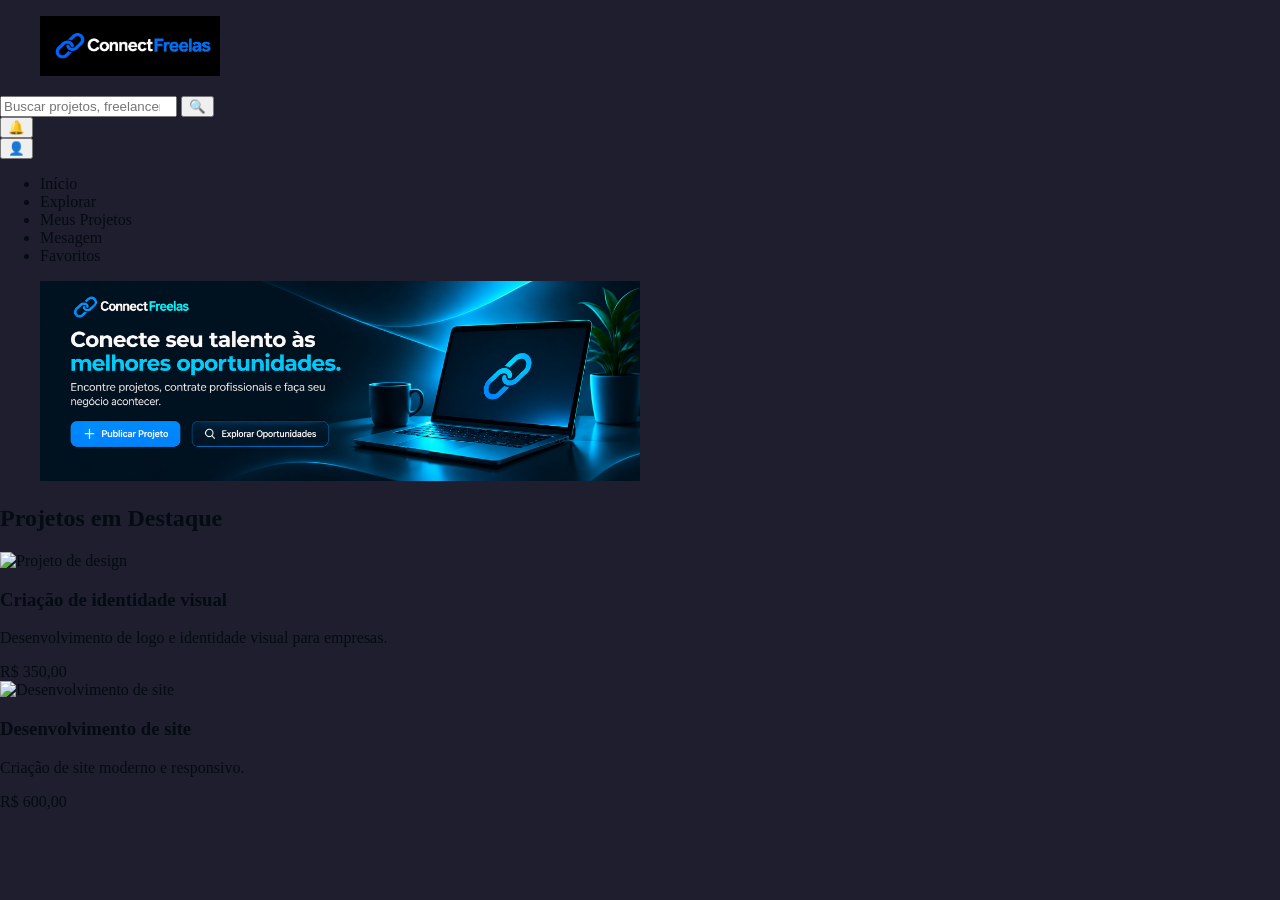
==== HTML/index.html @ 42ea5145 "feat: cria estrutura inicial do Connect Freelas em HTML" ====
<!DOCTYPE html>
<html lang="pt-BR">

<head>
    <meta charset="UTF-8">
    <meta name="viewport" content="width=device-width, initial-scale=1.0">
    <title>ConnectFreelas</title>
    <link rel="stylesheet" href="../CSS/index.css">
</head>

<body>

    <header>

        <div class="logo">
            <figure>
                <img class="logo" src="../Imagems/Logo ConnectFreelas em Azul Profundo.png" alt="Logo ConnectFreelas">

            </figure>
        </div>

        <div class="Buscar">
            <input type="search" placeholder="Buscar projetos, freelancers ou habilidades...">
            <button type="submit">
                🔍
            </button>
        </div>

        <div class="notificações">
            <button type="button" aria-label="Notificações">
                🔔
            </button>
        </div>

        <div class="Perfil">
            <button type="button" aria-label="Notificações">
                👤
            </button>
        </div>

    </header>

    <div class="menu">
        <nav>
            <ul>
                <li>Início</li>
                <li>Explorar</li>
                <li>Meus Projetos</li>
                <li>Mesagem</li>
                <li>Favoritos</li>
            </ul>
        </nav>
    </div>

    <main>

        <div class="banner">
            <figure>
                <img class="Banner" src="../Imagems/Banner Connect Freelas_ Conecte Talentos.png"
                    alt="Logo ConnectFreelas">
            </figure>
        </div>

        <div class="projetos">
            <h2>Projetos em Destaque</h2>

            <div class="lista-projetos">

                <!--Projeto 01 -->
                <article class="card-projeto">
                    <img src="img/design.jpg" alt="Projeto de design">

                    <h3>Criação de identidade visual</h3>

                    <p>Desenvolvimento de logo e identidade visual para empresas.</p>

                    <span>R$ 350,00</span>
                </article>

                <!-- Projeto 02 -->
                <article class="card-projeto">
                    <img src="img/site.jpg" alt="Desenvolvimento de site">

                    <h3>Desenvolvimento de site</h3>

                    <p>Criação de site moderno e responsivo.</p>

                    <span>R$ 600,00</span>
                </article>

            </div>
        </div>

    </main>

</body>

</html>
---- CSS/index.css ----
/* logo */
.logo img {
    width: 180px;
    height: auto;
}

.icon {
    width: 30px;
    height: 30px;
}

/*cor de fundo */
body {
  background-color: #1e1e2f;
  color: #050B12;
  margin: 0;
}

/* banner*/
.banner img {
  width: 600px;
  height: auto;
}
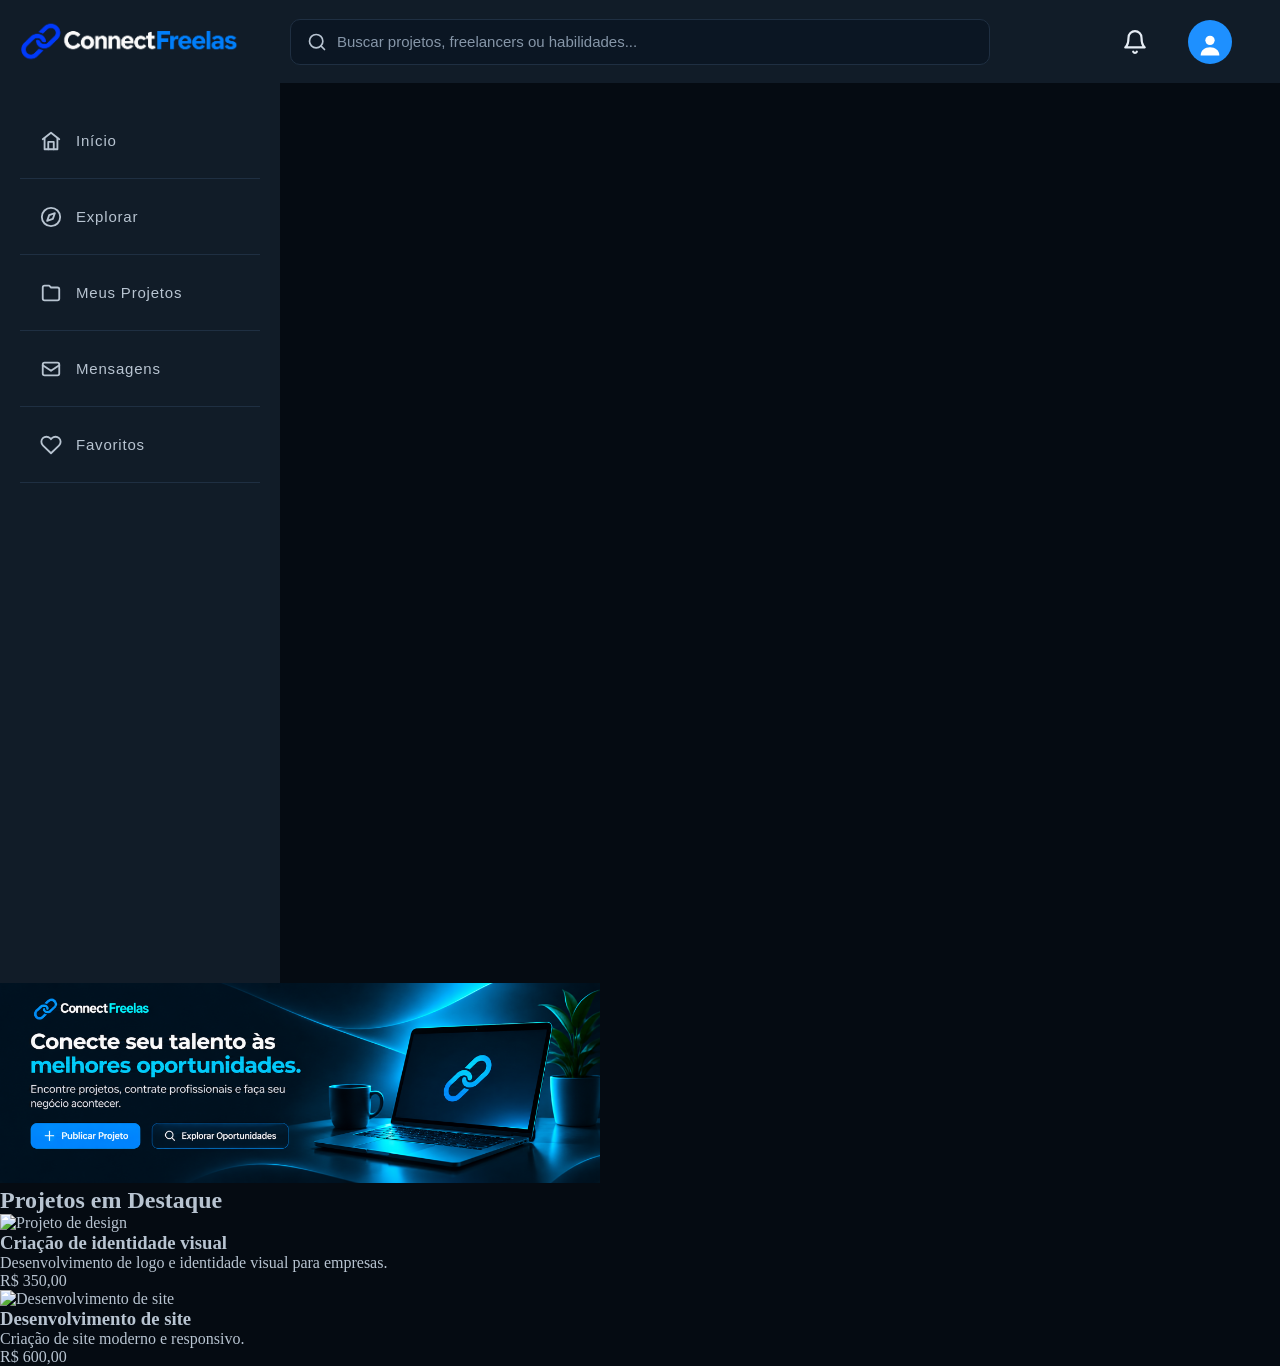
==== commit 0321279d: "Atualizando o Css do index" ====
--- a/HTML/index.html
+++ b/HTML/index.html
@@ -11,31 +11,39 @@
 <body>
 
     <header>
+        <div class="cabecalho-pagina">
+            <div class="logo">
+                <figure>
+                    <img class="logo" src="../Imagems/Logo ConnectFreelas em Azul e Branco.png"
+                        alt="Logo ConnectFreelas">
+                </figure>
+            </div>
 
-        <div class="logo">
-            <figure>
-                <img class="logo" src="../Imagems/Logo ConnectFreelas em Azul Profundo.png" alt="Logo ConnectFreelas">
+            <div class="Buscar">
+                <svg class="icone-busca" viewBox="0 0 24 24" fill="none" stroke="currentColor" stroke-width="2"
+                    stroke-linecap="round" stroke-linejoin="round" aria-hidden="true">
+                    <circle cx="11" cy="11" r="8" />
+                    <path d="m21 21-4.3-4.3" />
+                </svg>
+                <input type="search" placeholder="Buscar projetos, freelancers ou habilidades..." aria-label="Buscar">
+            </div>
 
-            </figure>
-        </div>
+            <div class="acoes">
+                <button type="button" class="btn-notificacoes" aria-label="Notificações">
+                    <svg viewBox="0 0 24 24" fill="none" stroke="currentColor" stroke-width="2" stroke-linecap="round"
+                        stroke-linejoin="round" aria-hidden="true">
+                        <path d="M6 8a6 6 0 0 1 12 0c0 7 3 9 3 9H3s3-2 3-9" />
+                        <path d="M10.3 21a1.94 1.94 0 0 0 3.4 0" />
+                    </svg>
+                </button>
 
-        <div class="Buscar">
-            <input type="search" placeholder="Buscar projetos, freelancers ou habilidades...">
-            <button type="submit">
-                🔍
-            </button>
-        </div>
-
-        <div class="notificações">
-            <button type="button" aria-label="Notificações">
-                🔔
-            </button>
-        </div>
-
-        <div class="Perfil">
-            <button type="button" aria-label="Notificações">
-                👤
-            </button>
+                <button type="button" class="btn-perfil" aria-label="Perfil">
+                    <svg viewBox="0 0 24 24" fill="currentColor" aria-hidden="true">
+                        <circle cx="12" cy="8" r="4" />
+                        <path d="M4 21c0-4.4 3.6-7 8-7s8 2.6 8 7z" />
+                    </svg>
+                </button>
+            </div>
         </div>
 
     </header>
@@ -43,11 +51,72 @@
     <div class="menu">
         <nav>
             <ul>
-                <li>Início</li>
-                <li>Explorar</li>
-                <li>Meus Projetos</li>
-                <li>Mesagem</li>
-                <li>Favoritos</li>
+                <li>
+                    <a href="index.html" class="inicio-item">
+                        <svg class="icone-inicio" viewBox="0 0 24 24" fill="none" stroke="currentColor" stroke-width="2"
+                            stroke-linecap="round" stroke-linejoin="round" aria-hidden="true">
+
+                            <path d="m3 10 9-7 9 7" />
+                            <path d="M5 9v12h14V9" />
+                            <path d="M9 21v-8h6v8" />
+                        </svg>
+                        Início
+                    </a>
+                </li>
+                <hr>
+                <li>
+                    <a href="explorar.html" class="explorar-item">
+                        <svg class="icon-explorar" viewBox="0 0 24 24" fill="none" stroke="currentColor"
+                            stroke-width="2" stroke-linecap="round" stroke-linejoin="round" aria-hidden="true">
+
+                            <circle cx="12" cy="12" r="10" />
+                            <polygon points="16.2 7.8 14 14 7.8 16.2 10 10 16.2 7.8" />
+
+                        </svg>
+                        Explorar
+                    </a>
+                </li>
+
+                <hr>
+
+                <li>
+                    <a href="meusprojetos.html" class="projetos-item">
+                        <svg class="icon-projetos" viewBox="0 0 24 24" fill="none" stroke="currentColor"
+                            stroke-width="2" stroke-linecap="round" stroke-linejoin="round" aria-hidden="true">
+
+                            <path d="M3 6a2 2 0 0 1 2-2h5l2 2h7a2 2 0 0 1 2 2v10a2 2 0 0 1-2 2H5a2 2 0 0 1-2-2z" />
+
+                        </svg>
+                        Meus Projetos
+                    </a>
+                </li>
+
+                <hr>
+
+                <li>
+                    <a href="mensagens.html" class="mensagem-item">
+                        <svg class="icon-mensagem" viewBox="0 0 24 24" fill="none" stroke="currentColor"
+                            stroke-width="2" stroke-linecap="round" stroke-linejoin="round" aria-hidden="true">
+
+                            <rect x="3" y="5" width="18" height="14" rx="2" />
+                            <path d="M3 8l9 6 9-6" />
+
+                        </svg>
+                        Mensagens
+                    </a>
+                </li>
+                <hr>
+                <li>
+                    <a href="favoritos.html" class="favoritos-item">
+                        <svg class="icon-favoritos" viewBox="0 0 24 24" fill="none" stroke="currentColor"
+                            stroke-width="2" stroke-linecap="round" stroke-linejoin="round" aria-hidden="true">
+
+                            <path d="M20.8 4.6a5.5 5.5 0 0 0-7.8 0 L12 5.7l-1.1-1.1a5.5 5.5 0 0 0-7.8 7.8 l1.1 1.1L12 21l7.8-7.5 1.1-1.1 a5.5 5.5 0 0 0-.1-7.8z" />
+
+                        </svg>Favoritos
+                    </a>
+                </li>
+                <hr>
             </ul>
         </nav>
     </div>
--- a/CSS/index.css
+++ b/CSS/index.css
@@ -1,20 +1,129 @@
-/* logo */
+
+/*cor de fundo */
+body {
+  background-color: #050B12;
+  color: #B8C4D1;
+  margin: auto;
+}
+
+* {
+    margin: 0;
+    padding: 0;
+    box-sizing: border-box;
+}
+
+
+.cabecalho-pagina {
+    display: flex;
+    align-items: center;
+    gap: 40px;
+    width: 100%;
+    box-sizing: border-box;
+    padding: 0 48px 0 0;
+    background-color: #111C28;
+}
+
+/* barra de busca */
+.cabecalho-pagina > .logo {
+    flex: 1;
+}
+
+.Buscar {
+    flex: 0 1 700px;
+    display: flex;
+    align-items: center;
+    gap: 10px;
+    padding: 0 16px;
+    height: 46px;
+    background-color: #0b1623;
+    border: 1px solid #1f2f42;
+    border-radius: 10px;
+    color: #B8C4D1;
+}
+
+/*Cor barra de buscar*/
+.Buscar:focus-within {
+    border-color: #1ea7ff;
+}
+
+.icone-busca {
+    width: 20px;
+    height: 20px;
+    flex-shrink: 0;
+}
+
+.Buscar input {
+    flex: 1;
+    background: transparent;
+    border: none;
+    outline: none;
+    color: #fff;
+    font-size: 15px;
+}
+
+.Buscar input::placeholder {
+    color: #8696a8;
+}
+
+/* notificações e perfil (canto superior direito) */
+.acoes {
+    flex: 1;
+    display: flex;
+    justify-content: flex-end;
+    align-items: center;
+    gap: 40px;
+}
+
+.acoes button {
+    display: flex;
+    align-items: center;
+    justify-content: center;
+    padding: 0;
+    border: none;
+    background: transparent;
+    color: #e6edf5;
+    cursor: pointer;
+}
+
+.btn-notificacoes svg {
+    width: 26px;
+    height: 26px;
+}
+
+.btn-notificacoes:hover {
+    color: #1ea7ff;
+}
+
+.btn-perfil {
+    width: 44px;
+    height: 44px;
+    border-radius: 50%;
+    background: #1e90ff !important;
+    color: #fff !important;
+    overflow: hidden;
+}
+
+.btn-perfil svg {
+    width: 28px;
+    height: 28px;
+    margin-top: 6px;
+}
+.logo figure {
+    margin: 0;
+}
+
 .logo img {
-    width: 180px;
+    display: block;
+    width: 250px;
     height: auto;
 }
 
 .icon {
-    width: 30px;
-    height: 30px;
+    width: 20px;
+    height: 20px;
 }
 
-/*cor de fundo */
-body {
-  background-color: #1e1e2f;
-  color: #050B12;
-  margin: 0;
-}
+
 
 /* banner*/
 .banner img {
@@ -22,3 +131,51 @@
   height: auto;
 }
 
+.menu{
+    width: 280px;
+    height: 100vh;
+    background-color: #111C28;
+}
+
+/* itens do menu (mesmo padrão para todos) */
+.inicio-item,
+.explorar-item,
+.projetos-item,
+.mensagem-item,
+.favoritos-item {
+    display: flex;
+    align-items: center;
+    gap: 14px;
+    color: inherit;
+    text-decoration: none;
+}
+
+.icone-inicio,
+.icon-explorar,
+.icon-projetos,
+.icon-mensagem,
+.icon-favoritos {
+    width: 22px;
+    height: 22px;
+    flex-shrink: 0;
+}
+
+nav ul {
+    list-style: none;
+    padding: 20px 0;
+    margin: 0;
+}
+
+nav ul hr {
+    margin: 0 20px;
+    border: none;
+    border-top: 1px solid #1f2f42;
+}
+
+nav ul li {
+    padding-left: 40px;
+    font-family: Arial, sans-serif;
+    font-size: 15px;
+    letter-spacing: 0.8px;
+    line-height: 5;
+}
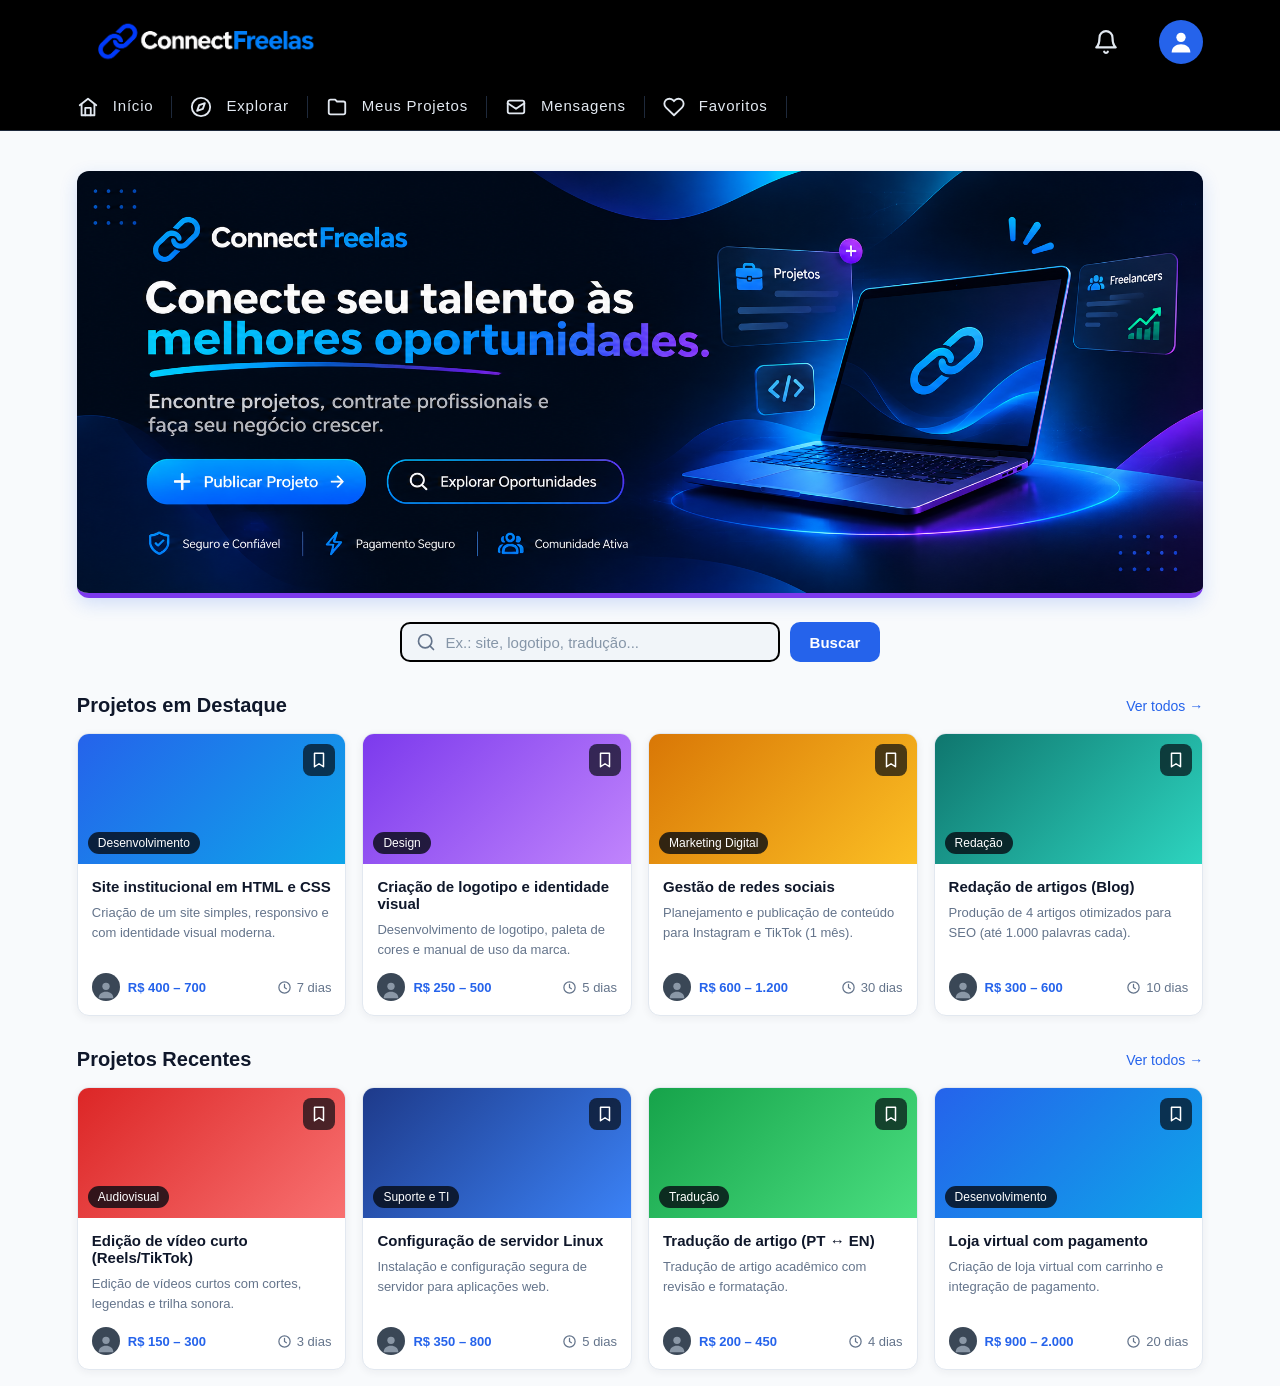
==== commit 7f215da5: "Arrumando o Css" ====
--- a/HTML/index.html
+++ b/HTML/index.html
@@ -9,6 +9,8 @@
 </head>
 
 <body>
+
+
 
     <header>
         <div class="cabecalho-pagina">
@@ -19,14 +21,7 @@
                 </figure>
             </div>
 
-            <div class="Buscar">
-                <svg class="icone-busca" viewBox="0 0 24 24" fill="none" stroke="currentColor" stroke-width="2"
-                    stroke-linecap="round" stroke-linejoin="round" aria-hidden="true">
-                    <circle cx="11" cy="11" r="8" />
-                    <path d="m21 21-4.3-4.3" />
-                </svg>
-                <input type="search" placeholder="Buscar projetos, freelancers ou habilidades..." aria-label="Buscar">
-            </div>
+
 
             <div class="acoes">
                 <button type="button" class="btn-notificacoes" aria-label="Notificações">
@@ -46,122 +41,353 @@
             </div>
         </div>
 
+        <div class="barra-menu">
+            <div class="menu">
+                <nav>
+                    <ul>
+                        <li>
+                            <a href="index.html" class="inicio-item">
+                                <svg class="icone-inicio" viewBox="0 0 24 24" fill="none" stroke="currentColor"
+                                    stroke-width="2" stroke-linecap="round" stroke-linejoin="round" aria-hidden="true">
+
+                                    <path d="m3 10 9-7 9 7" />
+                                    <path d="M5 9v12h14V9" />
+                                    <path d="M9 21v-8h6v8" />
+                                </svg>
+                                Início
+                            </a>
+                        </li>
+                        <hr>
+                        <li>
+                            <a href="explorar.html" class="explorar-item">
+                                <svg class="icon-explorar" viewBox="0 0 24 24" fill="none" stroke="currentColor"
+                                    stroke-width="2" stroke-linecap="round" stroke-linejoin="round" aria-hidden="true">
+
+                                    <circle cx="12" cy="12" r="10" />
+                                    <polygon points="16.2 7.8 14 14 7.8 16.2 10 10 16.2 7.8" />
+
+                                </svg>
+                                Explorar
+                            </a>
+                        </li>
+
+                        <hr>
+
+                        <li>
+                            <a href="meusprojetos.html" class="projetos-item">
+                                <svg class="icon-projetos" viewBox="0 0 24 24" fill="none" stroke="currentColor"
+                                    stroke-width="2" stroke-linecap="round" stroke-linejoin="round" aria-hidden="true">
+
+                                    <path
+                                        d="M3 6a2 2 0 0 1 2-2h5l2 2h7a2 2 0 0 1 2 2v10a2 2 0 0 1-2 2H5a2 2 0 0 1-2-2z" />
+
+                                </svg>
+                                Meus Projetos
+                            </a>
+                        </li>
+
+                        <hr>
+
+                        <li>
+                            <a href="mensagens.html" class="mensagem-item">
+                                <svg class="icon-mensagem" viewBox="0 0 24 24" fill="none" stroke="currentColor"
+                                    stroke-width="2" stroke-linecap="round" stroke-linejoin="round" aria-hidden="true">
+
+                                    <rect x="3" y="5" width="18" height="14" rx="2" />
+                                    <path d="M3 8l9 6 9-6" />
+
+                                </svg>
+                                Mensagens
+                            </a>
+                        </li>
+                        <hr>
+                        <li>
+                            <a href="favoritos.html" class="favoritos-item">
+                                <svg class="icon-favoritos" viewBox="0 0 24 24" fill="none" stroke="currentColor"
+                                    stroke-width="2" stroke-linecap="round" stroke-linejoin="round" aria-hidden="true">
+
+                                    <path
+                                        d="M20.8 4.6a5.5 5.5 0 0 0-7.8 0 L12 5.7l-1.1-1.1a5.5 5.5 0 0 0-7.8 7.8 l1.1 1.1L12 21l7.8-7.5 1.1-1.1 a5.5 5.5 0 0 0-.1-7.8z" />
+
+                                </svg>Favoritos
+                            </a>
+                        </li>
+                        <hr>
+                    </ul>
+                </nav>
+            </div>
+
     </header>
 
-    <div class="menu">
-        <nav>
-            <ul>
-                <li>
-                    <a href="index.html" class="inicio-item">
-                        <svg class="icone-inicio" viewBox="0 0 24 24" fill="none" stroke="currentColor" stroke-width="2"
-                            stroke-linecap="round" stroke-linejoin="round" aria-hidden="true">
-
-                            <path d="m3 10 9-7 9 7" />
-                            <path d="M5 9v12h14V9" />
-                            <path d="M9 21v-8h6v8" />
-                        </svg>
-                        Início
-                    </a>
-                </li>
-                <hr>
-                <li>
-                    <a href="explorar.html" class="explorar-item">
-                        <svg class="icon-explorar" viewBox="0 0 24 24" fill="none" stroke="currentColor"
-                            stroke-width="2" stroke-linecap="round" stroke-linejoin="round" aria-hidden="true">
-
-                            <circle cx="12" cy="12" r="10" />
-                            <polygon points="16.2 7.8 14 14 7.8 16.2 10 10 16.2 7.8" />
-
-                        </svg>
-                        Explorar
-                    </a>
-                </li>
-
-                <hr>
-
-                <li>
-                    <a href="meusprojetos.html" class="projetos-item">
-                        <svg class="icon-projetos" viewBox="0 0 24 24" fill="none" stroke="currentColor"
-                            stroke-width="2" stroke-linecap="round" stroke-linejoin="round" aria-hidden="true">
-
-                            <path d="M3 6a2 2 0 0 1 2-2h5l2 2h7a2 2 0 0 1 2 2v10a2 2 0 0 1-2 2H5a2 2 0 0 1-2-2z" />
-
-                        </svg>
-                        Meus Projetos
-                    </a>
-                </li>
-
-                <hr>
-
-                <li>
-                    <a href="mensagens.html" class="mensagem-item">
-                        <svg class="icon-mensagem" viewBox="0 0 24 24" fill="none" stroke="currentColor"
-                            stroke-width="2" stroke-linecap="round" stroke-linejoin="round" aria-hidden="true">
-
-                            <rect x="3" y="5" width="18" height="14" rx="2" />
-                            <path d="M3 8l9 6 9-6" />
-
-                        </svg>
-                        Mensagens
-                    </a>
-                </li>
-                <hr>
-                <li>
-                    <a href="favoritos.html" class="favoritos-item">
-                        <svg class="icon-favoritos" viewBox="0 0 24 24" fill="none" stroke="currentColor"
-                            stroke-width="2" stroke-linecap="round" stroke-linejoin="round" aria-hidden="true">
-
-                            <path d="M20.8 4.6a5.5 5.5 0 0 0-7.8 0 L12 5.7l-1.1-1.1a5.5 5.5 0 0 0-7.8 7.8 l1.1 1.1L12 21l7.8-7.5 1.1-1.1 a5.5 5.5 0 0 0-.1-7.8z" />
-
-                        </svg>Favoritos
-                    </a>
-                </li>
-                <hr>
-            </ul>
-        </nav>
+    <div class="conteudo">
+
+
+
+        <main>
+
+            <div class="banner">
+                <figure>
+                    <img class="Banner" src="../Imagems/Conecte Talentos e Oportunidades Novo.png"
+                        alt="Banner ConnectFreelas">
+                </figure>
+            </div>
+
+
+
+            <div class="busca-linha">
+                <div class="Buscar">
+                    <svg class="icone-busca" viewBox="0 0 24 24" fill="none" stroke="currentColor" stroke-width="2"
+                        stroke-linecap="round" stroke-linejoin="round" aria-hidden="true">
+                        <circle cx="11" cy="11" r="8" />
+                        <path d="m21 21-4.3-4.3" />
+                    </svg>
+                    <input type="search" placeholder="Ex.: site, logotipo, tradução..." aria-label="Buscar">
+                </div>
+                <button type="button" class="btn-buscar">Buscar</button>
+            </div>
+
+    <section class="projetos">
+        <div class="projetos-topo">
+            <h2>Projetos em Destaque</h2>
+            <a href="explorar.html" class="ver-todos">Ver todos →</a>
+        </div>
+
+        <div class="lista-projetos">
+
+            <article class="card-projeto">
+                <div class="card-imagem cat-dev">
+                    <span class="card-categoria">Desenvolvimento</span>
+                    <button type="button" class="btn-salvar" aria-label="Salvar projeto"><svg viewBox="0 0 24 24"
+                            fill="none" stroke="currentColor" stroke-width="2" stroke-linecap="round"
+                            stroke-linejoin="round" aria-hidden="true">
+                            <path d="M6 3h12v18l-6-4-6 4z" />
+                        </svg></button>
+                </div>
+                <div class="card-corpo">
+                    <h3>Site institucional em HTML e CSS</h3>
+                    <p>Criação de um site simples, responsivo e com identidade visual moderna.</p>
+                    <div class="card-rodape">
+                        <span class="card-autor"><span class="avatar"><svg viewBox="0 0 24 24" fill="currentColor"
+                                    aria-hidden="true">
+                                    <circle cx="12" cy="8" r="4" />
+                                    <path d="M4 21c0-4.4 3.6-7 8-7s8 2.6 8 7z" />
+                                </svg></span>R$ 400 – 700</span>
+                        <span class="card-prazo"><svg viewBox="0 0 24 24" fill="none" stroke="currentColor"
+                                stroke-width="2" stroke-linecap="round" stroke-linejoin="round" aria-hidden="true">
+                                <circle cx="12" cy="12" r="9" />
+                                <path d="M12 7v5l3 2" />
+                            </svg>7 dias</span>
+                    </div>
+                </div>
+            </article>
+
+            <article class="card-projeto">
+                <div class="card-imagem cat-design">
+                    <span class="card-categoria">Design</span>
+                    <button type="button" class="btn-salvar" aria-label="Salvar projeto"><svg viewBox="0 0 24 24"
+                            fill="none" stroke="currentColor" stroke-width="2" stroke-linecap="round"
+                            stroke-linejoin="round" aria-hidden="true">
+                            <path d="M6 3h12v18l-6-4-6 4z" />
+                        </svg></button>
+                </div>
+                <div class="card-corpo">
+                    <h3>Criação de logotipo e identidade visual</h3>
+                    <p>Desenvolvimento de logotipo, paleta de cores e manual de uso da marca.</p>
+                    <div class="card-rodape">
+                        <span class="card-autor"><span class="avatar"><svg viewBox="0 0 24 24" fill="currentColor"
+                                    aria-hidden="true">
+                                    <circle cx="12" cy="8" r="4" />
+                                    <path d="M4 21c0-4.4 3.6-7 8-7s8 2.6 8 7z" />
+                                </svg></span>R$ 250 – 500</span>
+                        <span class="card-prazo"><svg viewBox="0 0 24 24" fill="none" stroke="currentColor"
+                                stroke-width="2" stroke-linecap="round" stroke-linejoin="round" aria-hidden="true">
+                                <circle cx="12" cy="12" r="9" />
+                                <path d="M12 7v5l3 2" />
+                            </svg>5 dias</span>
+                    </div>
+                </div>
+            </article>
+
+            <article class="card-projeto">
+                <div class="card-imagem cat-mkt">
+                    <span class="card-categoria">Marketing Digital</span>
+                    <button type="button" class="btn-salvar" aria-label="Salvar projeto"><svg viewBox="0 0 24 24"
+                            fill="none" stroke="currentColor" stroke-width="2" stroke-linecap="round"
+                            stroke-linejoin="round" aria-hidden="true">
+                            <path d="M6 3h12v18l-6-4-6 4z" />
+                        </svg></button>
+                </div>
+                <div class="card-corpo">
+                    <h3>Gestão de redes sociais</h3>
+                    <p>Planejamento e publicação de conteúdo para Instagram e TikTok (1 mês).</p>
+                    <div class="card-rodape">
+                        <span class="card-autor"><span class="avatar"><svg viewBox="0 0 24 24" fill="currentColor"
+                                    aria-hidden="true">
+                                    <circle cx="12" cy="8" r="4" />
+                                    <path d="M4 21c0-4.4 3.6-7 8-7s8 2.6 8 7z" />
+                                </svg></span>R$ 600 – 1.200</span>
+                        <span class="card-prazo"><svg viewBox="0 0 24 24" fill="none" stroke="currentColor"
+                                stroke-width="2" stroke-linecap="round" stroke-linejoin="round" aria-hidden="true">
+                                <circle cx="12" cy="12" r="9" />
+                                <path d="M12 7v5l3 2" />
+                            </svg>30 dias</span>
+                    </div>
+                </div>
+            </article>
+
+            <article class="card-projeto">
+                <div class="card-imagem cat-redacao">
+                    <span class="card-categoria">Redação</span>
+                    <button type="button" class="btn-salvar" aria-label="Salvar projeto"><svg viewBox="0 0 24 24"
+                            fill="none" stroke="currentColor" stroke-width="2" stroke-linecap="round"
+                            stroke-linejoin="round" aria-hidden="true">
+                            <path d="M6 3h12v18l-6-4-6 4z" />
+                        </svg></button>
+                </div>
+                <div class="card-corpo">
+                    <h3>Redação de artigos (Blog)</h3>
+                    <p>Produção de 4 artigos otimizados para SEO (até 1.000 palavras cada).</p>
+                    <div class="card-rodape">
+                        <span class="card-autor"><span class="avatar"><svg viewBox="0 0 24 24" fill="currentColor"
+                                    aria-hidden="true">
+                                    <circle cx="12" cy="8" r="4" />
+                                    <path d="M4 21c0-4.4 3.6-7 8-7s8 2.6 8 7z" />
+                                </svg></span>R$ 300 – 600</span>
+                        <span class="card-prazo"><svg viewBox="0 0 24 24" fill="none" stroke="currentColor"
+                                stroke-width="2" stroke-linecap="round" stroke-linejoin="round" aria-hidden="true">
+                                <circle cx="12" cy="12" r="9" />
+                                <path d="M12 7v5l3 2" />
+                            </svg>10 dias</span>
+                    </div>
+                </div>
+            </article>
+
+        </div>
+    </section>
+
+    <section class="projetos">
+        <div class="projetos-topo">
+            <h2>Projetos Recentes</h2>
+            <a href="explorar.html" class="ver-todos">Ver todos →</a>
+        </div>
+
+        <div class="lista-projetos">
+
+            <article class="card-projeto">
+                <div class="card-imagem cat-audio">
+                    <span class="card-categoria">Audiovisual</span>
+                    <button type="button" class="btn-salvar" aria-label="Salvar projeto"><svg viewBox="0 0 24 24"
+                            fill="none" stroke="currentColor" stroke-width="2" stroke-linecap="round"
+                            stroke-linejoin="round" aria-hidden="true">
+                            <path d="M6 3h12v18l-6-4-6 4z" />
+                        </svg></button>
+                </div>
+                <div class="card-corpo">
+                    <h3>Edição de vídeo curto (Reels/TikTok)</h3>
+                    <p>Edição de vídeos curtos com cortes, legendas e trilha sonora.</p>
+                    <div class="card-rodape">
+                        <span class="card-autor"><span class="avatar"><svg viewBox="0 0 24 24" fill="currentColor"
+                                    aria-hidden="true">
+                                    <circle cx="12" cy="8" r="4" />
+                                    <path d="M4 21c0-4.4 3.6-7 8-7s8 2.6 8 7z" />
+                                </svg></span>R$ 150 – 300</span>
+                        <span class="card-prazo"><svg viewBox="0 0 24 24" fill="none" stroke="currentColor"
+                                stroke-width="2" stroke-linecap="round" stroke-linejoin="round" aria-hidden="true">
+                                <circle cx="12" cy="12" r="9" />
+                                <path d="M12 7v5l3 2" />
+                            </svg>3 dias</span>
+                    </div>
+                </div>
+            </article>
+
+            <article class="card-projeto">
+                <div class="card-imagem cat-ti">
+                    <span class="card-categoria">Suporte e TI</span>
+                    <button type="button" class="btn-salvar" aria-label="Salvar projeto"><svg viewBox="0 0 24 24"
+                            fill="none" stroke="currentColor" stroke-width="2" stroke-linecap="round"
+                            stroke-linejoin="round" aria-hidden="true">
+                            <path d="M6 3h12v18l-6-4-6 4z" />
+                        </svg></button>
+                </div>
+                <div class="card-corpo">
+                    <h3>Configuração de servidor Linux</h3>
+                    <p>Instalação e configuração segura de servidor para aplicações web.</p>
+                    <div class="card-rodape">
+                        <span class="card-autor"><span class="avatar"><svg viewBox="0 0 24 24" fill="currentColor"
+                                    aria-hidden="true">
+                                    <circle cx="12" cy="8" r="4" />
+                                    <path d="M4 21c0-4.4 3.6-7 8-7s8 2.6 8 7z" />
+                                </svg></span>R$ 350 – 800</span>
+                        <span class="card-prazo"><svg viewBox="0 0 24 24" fill="none" stroke="currentColor"
+                                stroke-width="2" stroke-linecap="round" stroke-linejoin="round" aria-hidden="true">
+                                <circle cx="12" cy="12" r="9" />
+                                <path d="M12 7v5l3 2" />
+                            </svg>5 dias</span>
+                    </div>
+                </div>
+            </article>
+
+            <article class="card-projeto">
+                <div class="card-imagem cat-trad">
+                    <span class="card-categoria">Tradução</span>
+                    <button type="button" class="btn-salvar" aria-label="Salvar projeto"><svg viewBox="0 0 24 24"
+                            fill="none" stroke="currentColor" stroke-width="2" stroke-linecap="round"
+                            stroke-linejoin="round" aria-hidden="true">
+                            <path d="M6 3h12v18l-6-4-6 4z" />
+                        </svg></button>
+                </div>
+                <div class="card-corpo">
+                    <h3>Tradução de artigo (PT ↔ EN)</h3>
+                    <p>Tradução de artigo acadêmico com revisão e formatação.</p>
+                    <div class="card-rodape">
+                        <span class="card-autor"><span class="avatar"><svg viewBox="0 0 24 24" fill="currentColor"
+                                    aria-hidden="true">
+                                    <circle cx="12" cy="8" r="4" />
+                                    <path d="M4 21c0-4.4 3.6-7 8-7s8 2.6 8 7z" />
+                                </svg></span>R$ 200 – 450</span>
+                        <span class="card-prazo"><svg viewBox="0 0 24 24" fill="none" stroke="currentColor"
+                                stroke-width="2" stroke-linecap="round" stroke-linejoin="round" aria-hidden="true">
+                                <circle cx="12" cy="12" r="9" />
+                                <path d="M12 7v5l3 2" />
+                            </svg>4 dias</span>
+                    </div>
+                </div>
+            </article>
+
+            <article class="card-projeto">
+                <div class="card-imagem cat-dev">
+                    <span class="card-categoria">Desenvolvimento</span>
+                    <button type="button" class="btn-salvar" aria-label="Salvar projeto"><svg viewBox="0 0 24 24"
+                            fill="none" stroke="currentColor" stroke-width="2" stroke-linecap="round"
+                            stroke-linejoin="round" aria-hidden="true">
+                            <path d="M6 3h12v18l-6-4-6 4z" />
+                        </svg></button>
+                </div>
+                <div class="card-corpo">
+                    <h3>Loja virtual com pagamento</h3>
+                    <p>Criação de loja virtual com carrinho e integração de pagamento.</p>
+                    <div class="card-rodape">
+                        <span class="card-autor"><span class="avatar"><svg viewBox="0 0 24 24" fill="currentColor"
+                                    aria-hidden="true">
+                                    <circle cx="12" cy="8" r="4" />
+                                    <path d="M4 21c0-4.4 3.6-7 8-7s8 2.6 8 7z" />
+                                </svg></span>R$ 900 – 2.000</span>
+                        <span class="card-prazo"><svg viewBox="0 0 24 24" fill="none" stroke="currentColor"
+                                stroke-width="2" stroke-linecap="round" stroke-linejoin="round" aria-hidden="true">
+                                <circle cx="12" cy="12" r="9" />
+                                <path d="M12 7v5l3 2" />
+                            </svg>20 dias</span>
+                    </div>
+                </div>
+            </article>
+
+        </div>
+    </section>
+
+    </main>
+
     </div>
 
-    <main>
-
-        <div class="banner">
-            <figure>
-                <img class="Banner" src="../Imagems/Banner Connect Freelas_ Conecte Talentos.png"
-                    alt="Logo ConnectFreelas">
-            </figure>
-        </div>
-
-        <div class="projetos">
-            <h2>Projetos em Destaque</h2>
-
-            <div class="lista-projetos">
-
-                <!--Projeto 01 -->
-                <article class="card-projeto">
-                    <img src="img/design.jpg" alt="Projeto de design">
-
-                    <h3>Criação de identidade visual</h3>
-
-                    <p>Desenvolvimento de logo e identidade visual para empresas.</p>
-
-                    <span>R$ 350,00</span>
-                </article>
-
-                <!-- Projeto 02 -->
-                <article class="card-projeto">
-                    <img src="img/site.jpg" alt="Desenvolvimento de site">
-
-                    <h3>Desenvolvimento de site</h3>
-
-                    <p>Criação de site moderno e responsivo.</p>
-
-                    <span>R$ 600,00</span>
-                </article>
-
-            </div>
-        </div>
-
-    </main>
-
 </body>
 
 </html>
--- a/CSS/index.css
+++ b/CSS/index.css
@@ -1,8 +1,58 @@
+
+/* paleta */
+:root {
+    /* Fundos */
+    --bg-primary: #F8FAFC;
+    --bg-secondary: #F1F5F9;
+    --bg-card: #FFFFFF;
+
+    /* Bordas */
+    --border-color: #E2E8F0;
+
+    /* Marca */
+    --primary: #2563EB;
+    --primary-hover: #1D4ED8;
+    --secondary: #0EA5E9;
+    --accent: #7C3AED;
+
+    /* Textos */
+    --text-primary: #0F172A;
+    --text-secondary: #64748B;
+
+    /* Estados */
+    --success: #16A34A;
+    --warning: #D97706;
+    --danger: #DC2626;
+
+    /* apelidos usados no resto do CSS */
+    --azul: var(--primary);
+    --azul-escuro: var(--primary-hover);
+    --roxo: var(--accent);
+    --texto: var(--text-primary);
+    --texto-suave: var(--text-secondary);
+    --borda: var(--border-color);
+    --fundo-claro: var(--bg-secondary);
+    --raio: 12px;
+    --sombra: 0 6px 18px rgba(37, 99, 235, 0.18);
+    /* distância da borda: cresce com a tela (mín 16px, máx 96px) */
+    --margem: clamp(16px, 6vw, 96px);
+}
+
+header,
+main {
+    padding-left: var(--margem);
+    padding-right: var(--margem);
+}
+
+header {
+    background-color: #000;
+    border-bottom: 1px solid #1E293B;
+}
 
 /*cor de fundo */
 body {
-  background-color: #050B12;
-  color: #B8C4D1;
+  background-color: var(--bg-primary);
+  color: var(--texto);
   margin: auto;
 }
 
@@ -19,32 +69,61 @@
     gap: 40px;
     width: 100%;
     box-sizing: border-box;
-    padding: 0 48px 0 0;
-    background-color: #111C28;
-}
-
-/* barra de busca */
-.cabecalho-pagina > .logo {
-    flex: 1;
+    padding: 0;
+}
+
+/* menu deitado + busca no canto direito */
+.barra-menu {
+    display: flex;
+    align-items: center;
+    justify-content: space-between;
+    gap: 24px;
+}
+
+/* busca centralizada com botão */
+.busca-linha {
+    display: flex;
+    justify-content: center;
+    align-items: center;
+    gap: 10px;
+    margin: 16px 0;
+}
+
+.btn-buscar {
+    height: 40px;
+    padding: 0 20px;
+    border: none;
+    border-radius: 10px;
+    background: var(--azul);
+    color: #fff;
+    font-weight: bold;
+    font-size: 15px;
+    cursor: pointer;
+}
+
+.btn-buscar:hover {
+    background: var(--azul-escuro);
 }
 
 .Buscar {
-    flex: 0 1 700px;
-    display: flex;
+    flex: 0 1 380px;
+    display: flex;
+    max-width: 560px;
     align-items: center;
     gap: 10px;
-    padding: 0 16px;
-    height: 46px;
-    background-color: #0b1623;
-    border: 1px solid #1f2f42;
+    padding: 0 14px;
+    height: 40px;
+    background-color: var(--fundo-claro);
+    border: 2px solid #000;
     border-radius: 10px;
-    color: #B8C4D1;
-}
-
-/*Cor barra de buscar*/
+    color: var(--texto-suave);
+}
+
 .Buscar:focus-within {
-    border-color: #1ea7ff;
-}
+    border-color: #000;
+    box-shadow: 0 0 0 3px rgba(0, 0, 0, 0.15);
+}
+
 
 .icone-busca {
     width: 20px;
@@ -57,7 +136,7 @@
     background: transparent;
     border: none;
     outline: none;
-    color: #fff;
+    color: var(--texto);
     font-size: 15px;
 }
 
@@ -81,7 +160,7 @@
     padding: 0;
     border: none;
     background: transparent;
-    color: #e6edf5;
+    color: #E2E8F0;
     cursor: pointer;
 }
 
@@ -91,14 +170,14 @@
 }
 
 .btn-notificacoes:hover {
-    color: #1ea7ff;
+    color: var(--azul);
 }
 
 .btn-perfil {
     width: 44px;
     height: 44px;
     border-radius: 50%;
-    background: #1e90ff !important;
+    background: var(--azul) !important;
     color: #fff !important;
     overflow: hidden;
 }
@@ -106,7 +185,7 @@
 .btn-perfil svg {
     width: 28px;
     height: 28px;
-    margin-top: 6px;
+    margin: 0;
 }
 .logo figure {
     margin: 0;
@@ -125,17 +204,36 @@
 
 
 
+/* menu + conteúdo lado a lado */
+.conteudo {
+    display: flex;
+    align-items: flex-start;
+}
+
+main {
+    flex: 1;
+    min-width: 0;
+    padding-top: 16px;
+    padding-bottom: 16px;
+}
+
 /* banner*/
+.banner figure {
+    margin: 0;
+}
+
 .banner img {
-  width: 600px;
-  height: auto;
-}
-
-.menu{
-    width: 280px;
-    height: 100vh;
-    background-color: #111C28;
-}
+    display: block;
+    width: 100%;
+    max-width: 1136px;
+    height: auto;
+    margin: 24px auto;
+    border-radius: var(--raio);
+    border-bottom: 5px solid var(--roxo);
+    box-shadow: var(--sombra);
+}
+
+
 
 /* itens do menu (mesmo padrão para todos) */
 .inicio-item,
@@ -146,8 +244,16 @@
     display: flex;
     align-items: center;
     gap: 14px;
-    color: inherit;
+    color: #E2E8F0;
     text-decoration: none;
+}
+
+.inicio-item:hover,
+.explorar-item:hover,
+.projetos-item:hover,
+.mensagem-item:hover,
+.favoritos-item:hover {
+    color: var(--azul);
 }
 
 .icone-inicio,
@@ -161,21 +267,193 @@
 }
 
 nav ul {
+    display: flex;
+    align-items: center;
     list-style: none;
-    padding: 20px 0;
+    padding: 12px 0;
     margin: 0;
 }
 
 nav ul hr {
-    margin: 0 20px;
+    height: 22px;
+    margin: 0 18px;
     border: none;
-    border-top: 1px solid #1f2f42;
+    border-left: 1px solid #1E293B;
 }
 
 nav ul li {
-    padding-left: 40px;
     font-family: Arial, sans-serif;
     font-size: 15px;
     letter-spacing: 0.8px;
-    line-height: 5;
-}+    line-height: 1.5;
+}
+/* página atual no menu */
+nav a.ativo {
+    color: #60A5FA;
+    font-weight: bold;
+    border-bottom: 3px solid var(--secondary);
+    padding-bottom: 4px;
+}
+
+/* seções de projetos */
+.projetos {
+    margin-top: 32px;
+}
+
+.projetos-topo {
+    display: flex;
+    justify-content: space-between;
+    align-items: center;
+    margin-bottom: 16px;
+}
+
+.projetos-topo h2 {
+    font-family: Arial, sans-serif;
+    font-size: 20px;
+    color: var(--texto);
+}
+
+.ver-todos {
+    color: var(--azul);
+    font-family: Arial, sans-serif;
+    font-size: 14px;
+    text-decoration: none;
+}
+
+.ver-todos:hover {
+    text-decoration: underline;
+}
+
+.lista-projetos {
+    display: grid;
+    grid-template-columns: repeat(auto-fit, minmax(230px, 1fr));
+    gap: 16px;
+}
+
+.card-projeto {
+    display: flex;
+    flex-direction: column;
+    background-color: var(--bg-card);
+    border: 1px solid var(--borda);
+    box-shadow: 0 2px 8px rgba(31, 42, 55, 0.06);
+    border-radius: 12px;
+    overflow: hidden;
+    font-family: Arial, sans-serif;
+}
+
+.card-imagem {
+    position: relative;
+    height: 130px;
+}
+
+/* cor de fundo de cada categoria */
+.cat-dev    { background: linear-gradient(135deg, #2563EB, #0EA5E9); }
+.cat-design { background: linear-gradient(135deg, #7C3AED, #C084FC); }
+.cat-mkt    { background: linear-gradient(135deg, #D97706, #FBBF24); }
+.cat-redacao{ background: linear-gradient(135deg, #0F766E, #2DD4BF); }
+.cat-audio  { background: linear-gradient(135deg, #DC2626, #F87171); }
+.cat-ti     { background: linear-gradient(135deg, #1E3A8A, #3B82F6); }
+.cat-trad   { background: linear-gradient(135deg, #16A34A, #4ADE80); }
+
+.card-categoria {
+    position: absolute;
+    left: 10px;
+    bottom: 10px;
+    padding: 4px 10px;
+    border-radius: 999px;
+    background: rgba(5, 11, 18, 0.8);
+    color: #fff;
+    font-size: 12px;
+}
+
+.btn-salvar {
+    position: absolute;
+    top: 10px;
+    right: 10px;
+    width: 32px;
+    height: 32px;
+    display: flex;
+    align-items: center;
+    justify-content: center;
+    border: none;
+    border-radius: 8px;
+    background: rgba(5, 11, 18, 0.7);
+    color: #fff;
+    cursor: pointer;
+}
+
+.btn-salvar:hover {
+    color: #a78bfa;
+}
+
+.btn-salvar svg {
+    width: 18px;
+    height: 18px;
+}
+
+.card-corpo {
+    display: flex;
+    flex-direction: column;
+    flex: 1;
+    padding: 14px;
+}
+
+.card-corpo h3 {
+    font-size: 15px;
+    color: var(--texto);
+    margin-bottom: 8px;
+}
+
+.card-corpo p {
+    font-size: 13px;
+    line-height: 1.5;
+    color: var(--texto-suave);
+    margin-bottom: 14px;
+}
+
+.card-rodape {
+    display: flex;
+    justify-content: space-between;
+    align-items: center;
+    margin-top: auto;
+    font-size: 13px;
+}
+
+.card-autor {
+    display: flex;
+    align-items: center;
+    gap: 8px;
+    color: var(--azul);
+    font-weight: bold;
+}
+
+.avatar {
+    width: 28px;
+    height: 28px;
+    border-radius: 50%;
+    background: #3a4756;
+    color: #8a97a6;
+    display: flex;
+    align-items: flex-end;
+    justify-content: center;
+    overflow: hidden;
+}
+
+.avatar svg {
+    width: 22px;
+    height: 22px;
+}
+
+.card-prazo {
+    display: flex;
+    align-items: center;
+    gap: 5px;
+    color: var(--texto-suave);
+}
+
+.card-prazo svg {
+    width: 15px;
+    height: 15px;
+}
+
+
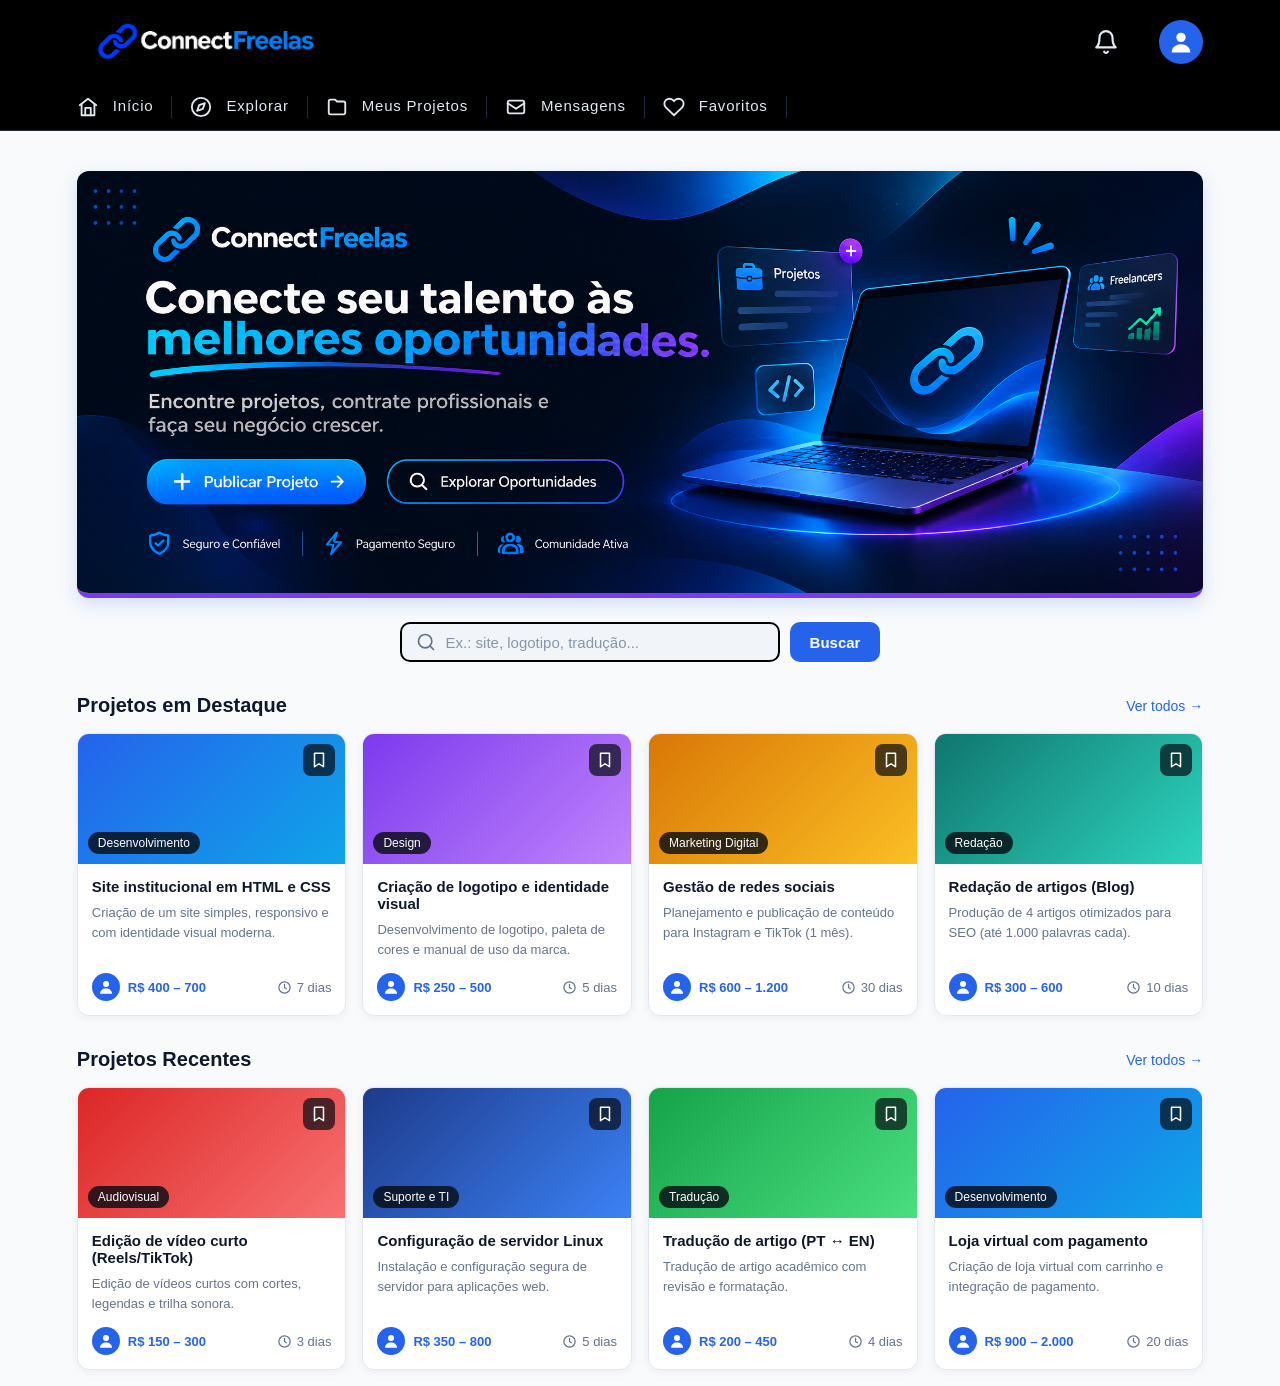
==== commit b9373731: "Atualizando o Css do Perfil" ====
--- a/HTML/index.html
+++ b/HTML/index.html
@@ -5,6 +5,7 @@
     <meta charset="UTF-8">
     <meta name="viewport" content="width=device-width, initial-scale=1.0">
     <title>ConnectFreelas</title>
+    <link rel="stylesheet" href="../CSS/geral.css">
     <link rel="stylesheet" href="../CSS/index.css">
 </head>
 
@@ -32,12 +33,12 @@
                     </svg>
                 </button>
 
-                <button type="button" class="btn-perfil" aria-label="Perfil">
+                <a href="perfil.html" class="btn-perfil" aria-label="Perfil">
                     <svg viewBox="0 0 24 24" fill="currentColor" aria-hidden="true">
                         <circle cx="12" cy="8" r="4" />
                         <path d="M4 21c0-4.4 3.6-7 8-7s8 2.6 8 7z" />
                     </svg>
-                </button>
+                </a>
             </div>
         </div>
 
--- a/CSS/geral.css
+++ b/CSS/geral.css
@@ -0,0 +1,174 @@
+/* estilos compartilhados entre as páginas: paleta + cabeçalho */
+
+:root {
+    /* Fundos */
+    --bg-primary: #F8FAFC;
+    --bg-secondary: #F1F5F9;
+    --bg-card: #FFFFFF;
+
+    /* Bordas */
+    --border-color: #E2E8F0;
+
+    /* Marca */
+    --primary: #2563EB;
+    --primary-hover: #1D4ED8;
+    --secondary: #0EA5E9;
+    --accent: #7C3AED;
+
+    /* Textos */
+    --text-primary: #0F172A;
+    --text-secondary: #64748B;
+
+    /* distância da borda: cresce com a tela (mín 16px, máx 96px) */
+    --margem: clamp(16px, 6vw, 96px);
+}
+
+* {
+    margin: 0;
+    padding: 0;
+    box-sizing: border-box;
+}
+
+body {
+    background-color: var(--bg-primary);
+    color: var(--text-primary);
+}
+
+/* ---------- cabeçalho ---------- */
+header {
+    padding-left: var(--margem);
+    padding-right: var(--margem);
+    background-color: #000;
+    border-bottom: 1px solid #1E293B;
+}
+
+header .cabecalho-pagina {
+    display: flex;
+    align-items: center;
+    gap: 40px;
+    width: 100%;
+}
+
+header .logo figure {
+    margin: 0;
+}
+
+header .logo img {
+    display: block;
+    width: 250px;
+    height: auto;
+}
+
+/* notificações e perfil (canto superior direito) */
+header .acoes {
+    flex: 1;
+    display: flex;
+    justify-content: flex-end;
+    align-items: center;
+    gap: 40px;
+}
+
+header .acoes button {
+    display: flex;
+    align-items: center;
+    justify-content: center;
+    padding: 0;
+    border: none;
+    background: transparent;
+    color: #E2E8F0;
+    cursor: pointer;
+}
+
+.btn-notificacoes svg {
+    width: 26px;
+    height: 26px;
+}
+
+.btn-notificacoes:hover {
+    color: var(--primary);
+}
+
+.btn-perfil {
+    display: flex;
+    align-items: center;
+    justify-content: center;
+    width: 44px;
+    height: 44px;
+    border-radius: 50%;
+    background: var(--primary);
+    color: #fff;
+    text-decoration: none;
+    overflow: hidden;
+}
+
+.btn-perfil svg {
+    width: 28px;
+    height: 28px;
+}
+
+/* menu deitado */
+header .barra-menu {
+    display: flex;
+    align-items: center;
+    justify-content: space-between;
+    gap: 24px;
+}
+
+header nav ul {
+    display: flex;
+    align-items: center;
+    list-style: none;
+    padding: 12px 0;
+}
+
+header nav ul hr {
+    height: 22px;
+    margin: 0 18px;
+    border: none;
+    border-left: 1px solid #1E293B;
+}
+
+header nav ul li {
+    font-family: Arial, sans-serif;
+    font-size: 15px;
+    letter-spacing: 0.8px;
+    line-height: 1.5;
+}
+
+.inicio-item,
+.explorar-item,
+.projetos-item,
+.mensagem-item,
+.favoritos-item {
+    display: flex;
+    align-items: center;
+    gap: 14px;
+    color: #E2E8F0;
+    text-decoration: none;
+}
+
+.inicio-item:hover,
+.explorar-item:hover,
+.projetos-item:hover,
+.mensagem-item:hover,
+.favoritos-item:hover {
+    color: var(--primary);
+}
+
+.icone-inicio,
+.icon-explorar,
+.icon-projetos,
+.icon-mensagem,
+.icon-favoritos {
+    width: 22px;
+    height: 22px;
+    flex-shrink: 0;
+}
+
+/* página atual no menu */
+header nav a.ativo {
+    color: #60A5FA;
+    font-weight: bold;
+    border-bottom: 3px solid var(--secondary);
+    padding-bottom: 4px;
+}
--- a/CSS/index.css
+++ b/CSS/index.css
@@ -1,30 +1,7 @@
-
-/* paleta */
+/* estilos só da página inicial (paleta e cabeçalho vêm do geral.css) */
+
+/* apelidos usados nesta página */
 :root {
-    /* Fundos */
-    --bg-primary: #F8FAFC;
-    --bg-secondary: #F1F5F9;
-    --bg-card: #FFFFFF;
-
-    /* Bordas */
-    --border-color: #E2E8F0;
-
-    /* Marca */
-    --primary: #2563EB;
-    --primary-hover: #1D4ED8;
-    --secondary: #0EA5E9;
-    --accent: #7C3AED;
-
-    /* Textos */
-    --text-primary: #0F172A;
-    --text-secondary: #64748B;
-
-    /* Estados */
-    --success: #16A34A;
-    --warning: #D97706;
-    --danger: #DC2626;
-
-    /* apelidos usados no resto do CSS */
     --azul: var(--primary);
     --azul-escuro: var(--primary-hover);
     --roxo: var(--accent);
@@ -34,50 +11,10 @@
     --fundo-claro: var(--bg-secondary);
     --raio: 12px;
     --sombra: 0 6px 18px rgba(37, 99, 235, 0.18);
-    /* distância da borda: cresce com a tela (mín 16px, máx 96px) */
-    --margem: clamp(16px, 6vw, 96px);
-}
-
-header,
+}
+
 main {
-    padding-left: var(--margem);
-    padding-right: var(--margem);
-}
-
-header {
-    background-color: #000;
-    border-bottom: 1px solid #1E293B;
-}
-
-/*cor de fundo */
-body {
-  background-color: var(--bg-primary);
-  color: var(--texto);
-  margin: auto;
-}
-
-* {
-    margin: 0;
-    padding: 0;
-    box-sizing: border-box;
-}
-
-
-.cabecalho-pagina {
-    display: flex;
-    align-items: center;
-    gap: 40px;
-    width: 100%;
-    box-sizing: border-box;
-    padding: 0;
-}
-
-/* menu deitado + busca no canto direito */
-.barra-menu {
-    display: flex;
-    align-items: center;
-    justify-content: space-between;
-    gap: 24px;
+    padding: 16px var(--margem);
 }
 
 /* busca centralizada com botão */
@@ -124,7 +61,6 @@
     box-shadow: 0 0 0 3px rgba(0, 0, 0, 0.15);
 }
 
-
 .icone-busca {
     width: 20px;
     height: 20px;
@@ -142,79 +78,6 @@
 
 .Buscar input::placeholder {
     color: #8696a8;
-}
-
-/* notificações e perfil (canto superior direito) */
-.acoes {
-    flex: 1;
-    display: flex;
-    justify-content: flex-end;
-    align-items: center;
-    gap: 40px;
-}
-
-.acoes button {
-    display: flex;
-    align-items: center;
-    justify-content: center;
-    padding: 0;
-    border: none;
-    background: transparent;
-    color: #E2E8F0;
-    cursor: pointer;
-}
-
-.btn-notificacoes svg {
-    width: 26px;
-    height: 26px;
-}
-
-.btn-notificacoes:hover {
-    color: var(--azul);
-}
-
-.btn-perfil {
-    width: 44px;
-    height: 44px;
-    border-radius: 50%;
-    background: var(--azul) !important;
-    color: #fff !important;
-    overflow: hidden;
-}
-
-.btn-perfil svg {
-    width: 28px;
-    height: 28px;
-    margin: 0;
-}
-.logo figure {
-    margin: 0;
-}
-
-.logo img {
-    display: block;
-    width: 250px;
-    height: auto;
-}
-
-.icon {
-    width: 20px;
-    height: 20px;
-}
-
-
-
-/* menu + conteúdo lado a lado */
-.conteudo {
-    display: flex;
-    align-items: flex-start;
-}
-
-main {
-    flex: 1;
-    min-width: 0;
-    padding-top: 16px;
-    padding-bottom: 16px;
 }
 
 /* banner*/
@@ -233,68 +96,6 @@
     box-shadow: var(--sombra);
 }
 
-
-
-/* itens do menu (mesmo padrão para todos) */
-.inicio-item,
-.explorar-item,
-.projetos-item,
-.mensagem-item,
-.favoritos-item {
-    display: flex;
-    align-items: center;
-    gap: 14px;
-    color: #E2E8F0;
-    text-decoration: none;
-}
-
-.inicio-item:hover,
-.explorar-item:hover,
-.projetos-item:hover,
-.mensagem-item:hover,
-.favoritos-item:hover {
-    color: var(--azul);
-}
-
-.icone-inicio,
-.icon-explorar,
-.icon-projetos,
-.icon-mensagem,
-.icon-favoritos {
-    width: 22px;
-    height: 22px;
-    flex-shrink: 0;
-}
-
-nav ul {
-    display: flex;
-    align-items: center;
-    list-style: none;
-    padding: 12px 0;
-    margin: 0;
-}
-
-nav ul hr {
-    height: 22px;
-    margin: 0 18px;
-    border: none;
-    border-left: 1px solid #1E293B;
-}
-
-nav ul li {
-    font-family: Arial, sans-serif;
-    font-size: 15px;
-    letter-spacing: 0.8px;
-    line-height: 1.5;
-}
-/* página atual no menu */
-nav a.ativo {
-    color: #60A5FA;
-    font-weight: bold;
-    border-bottom: 3px solid var(--secondary);
-    padding-bottom: 4px;
-}
-
 /* seções de projetos */
 .projetos {
     margin-top: 32px;
@@ -431,17 +232,17 @@
     width: 28px;
     height: 28px;
     border-radius: 50%;
-    background: #3a4756;
-    color: #8a97a6;
-    display: flex;
-    align-items: flex-end;
+    background: var(--azul);
+    color: #fff;
+    display: flex;
+    align-items: center;
     justify-content: center;
     overflow: hidden;
 }
 
 .avatar svg {
-    width: 22px;
-    height: 22px;
+    width: 18px;
+    height: 18px;
 }
 
 .card-prazo {
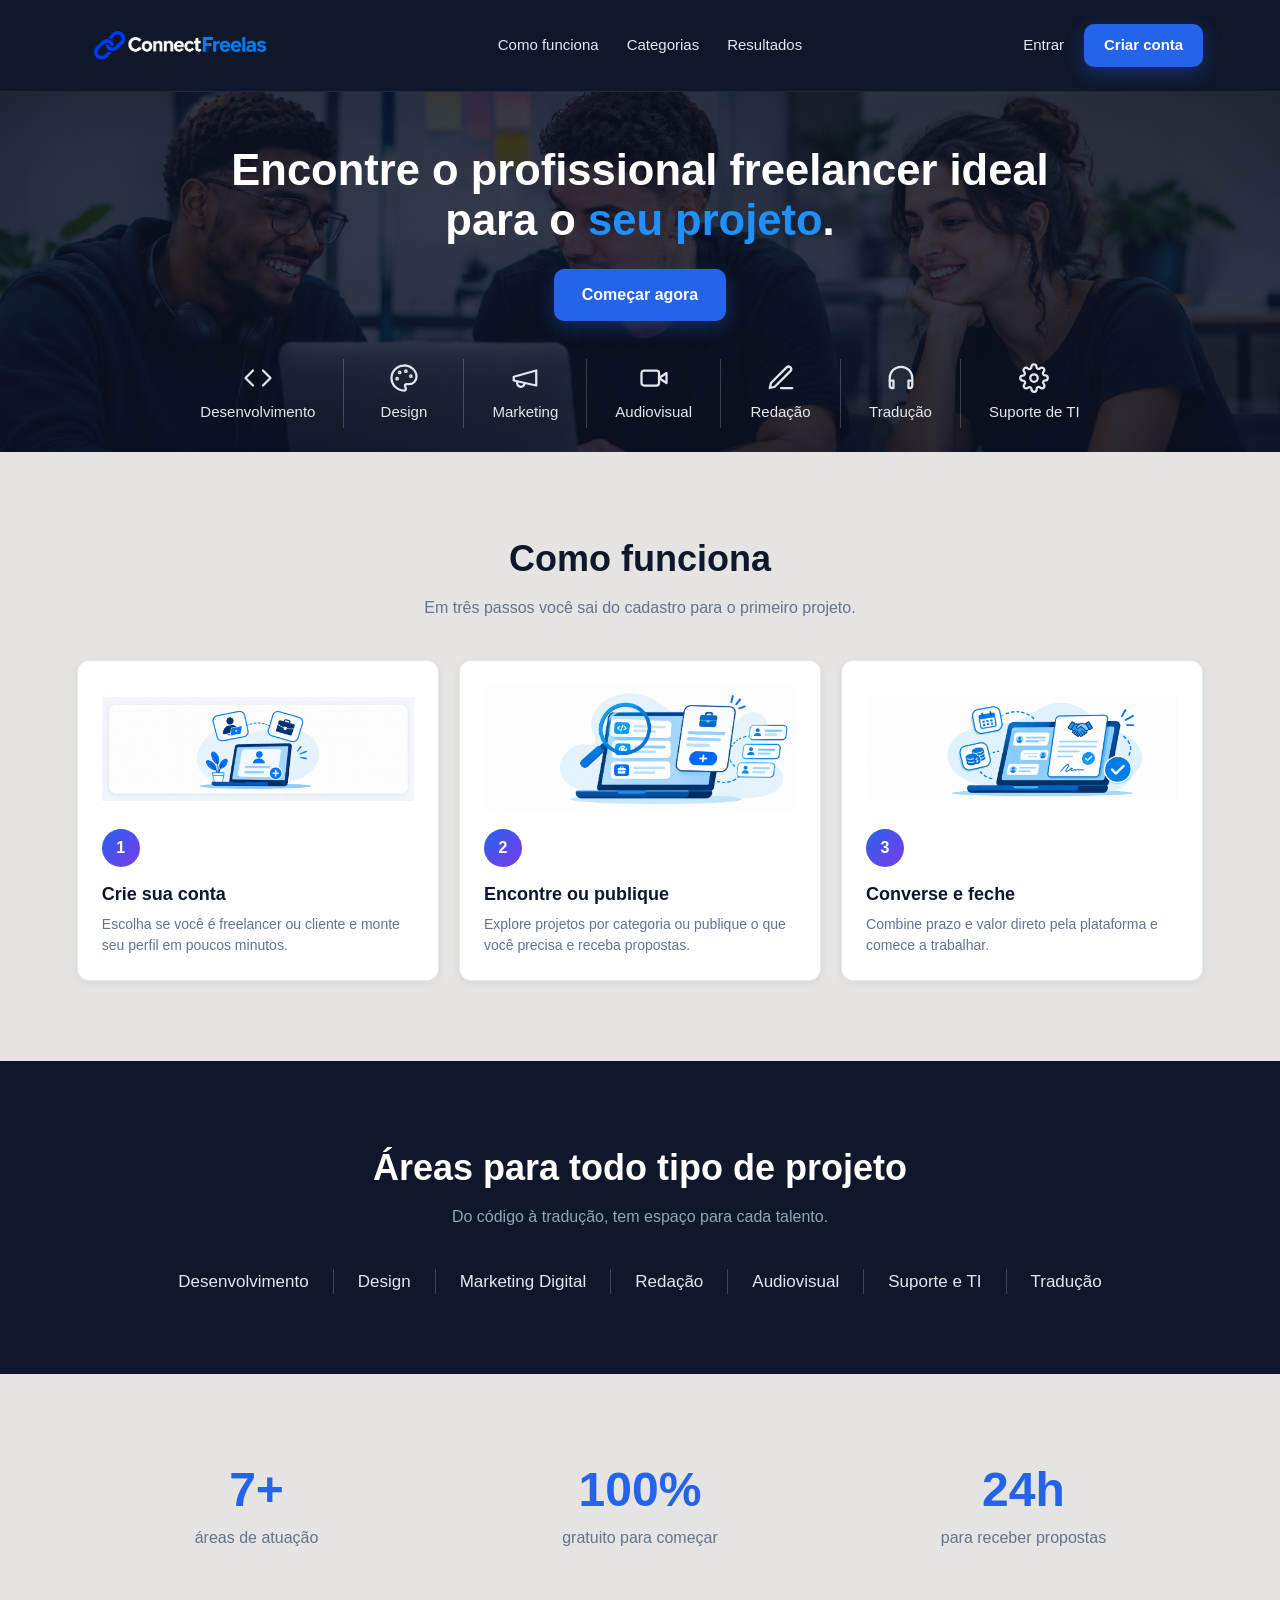
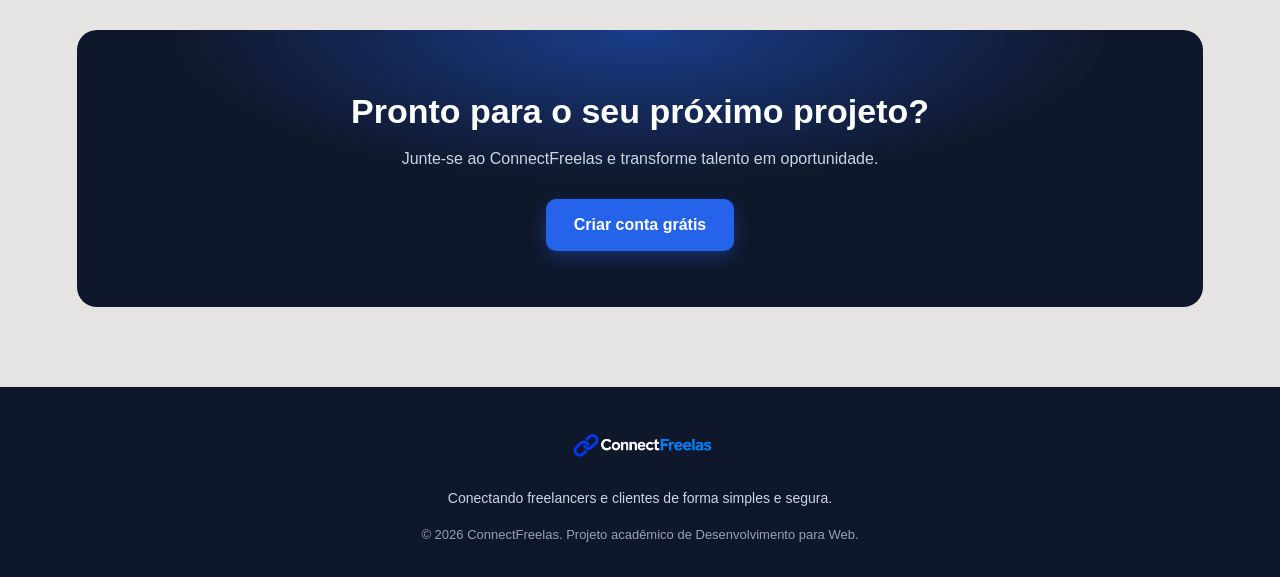
==== commit 0a4c1f71: "Adiciona landing page (index) e liga o cadastro à home - Cria index.html/index.css com cabeçalho, de" ====
--- a/HTML/index.html
+++ b/HTML/index.html
@@ -4,391 +4,125 @@
 <head>
     <meta charset="UTF-8">
     <meta name="viewport" content="width=device-width, initial-scale=1.0">
-    <title>ConnectFreelas</title>
+    <title>ConnectFreelas - Conecte talentos e oportunidades</title>
+    <link rel="icon" type="image/x-icon" href="../Imagems/favicon.ico">
     <link rel="stylesheet" href="../CSS/geral.css">
     <link rel="stylesheet" href="../CSS/index.css">
 </head>
 
 <body>
 
-
-
-    <header>
-        <div class="cabecalho-pagina">
-            <div class="logo">
-                <figure>
-                    <img class="logo" src="../Imagems/Logo ConnectFreelas em Azul e Branco.png"
-                        alt="Logo ConnectFreelas">
-                </figure>
-            </div>
-
-
-
-            <div class="acoes">
-                <button type="button" class="btn-notificacoes" aria-label="Notificações">
-                    <svg viewBox="0 0 24 24" fill="none" stroke="currentColor" stroke-width="2" stroke-linecap="round"
-                        stroke-linejoin="round" aria-hidden="true">
-                        <path d="M6 8a6 6 0 0 1 12 0c0 7 3 9 3 9H3s3-2 3-9" />
-                        <path d="M10.3 21a1.94 1.94 0 0 0 3.4 0" />
-                    </svg>
-                </button>
-
-                <a href="perfil.html" class="btn-perfil" aria-label="Perfil">
-                    <svg viewBox="0 0 24 24" fill="currentColor" aria-hidden="true">
-                        <circle cx="12" cy="8" r="4" />
-                        <path d="M4 21c0-4.4 3.6-7 8-7s8 2.6 8 7z" />
-                    </svg>
-                </a>
-            </div>
+    <!-- topo -->
+    <header class="topo">
+        <a href="index.html" class="logo">
+            <img src="../Imagems/Logo ConnectFreelas em Azul e Branco.png" alt="Logo ConnectFreelas">
+        </a>
+        <nav class="topo-menu">
+            <a href="#como-funciona">Como funciona</a>
+            <a href="#categorias">Categorias</a>
+            <a href="#numeros">Resultados</a>
+        </nav>
+        <div class="topo-acoes">
+            <span class="btn-link">Entrar</span>
+            <a href="cadrasto.html" class="btn btn-azul">Criar conta</a>
         </div>
-
-        <div class="barra-menu">
-            <div class="menu">
-                <nav>
-                    <ul>
-                        <li>
-                            <a href="index.html" class="inicio-item">
-                                <svg class="icone-inicio" viewBox="0 0 24 24" fill="none" stroke="currentColor"
-                                    stroke-width="2" stroke-linecap="round" stroke-linejoin="round" aria-hidden="true">
-
-                                    <path d="m3 10 9-7 9 7" />
-                                    <path d="M5 9v12h14V9" />
-                                    <path d="M9 21v-8h6v8" />
-                                </svg>
-                                Início
-                            </a>
-                        </li>
-                        <hr>
-                        <li>
-                            <a href="explorar.html" class="explorar-item">
-                                <svg class="icon-explorar" viewBox="0 0 24 24" fill="none" stroke="currentColor"
-                                    stroke-width="2" stroke-linecap="round" stroke-linejoin="round" aria-hidden="true">
-
-                                    <circle cx="12" cy="12" r="10" />
-                                    <polygon points="16.2 7.8 14 14 7.8 16.2 10 10 16.2 7.8" />
-
-                                </svg>
-                                Explorar
-                            </a>
-                        </li>
-
-                        <hr>
-
-                        <li>
-                            <a href="meusprojetos.html" class="projetos-item">
-                                <svg class="icon-projetos" viewBox="0 0 24 24" fill="none" stroke="currentColor"
-                                    stroke-width="2" stroke-linecap="round" stroke-linejoin="round" aria-hidden="true">
-
-                                    <path
-                                        d="M3 6a2 2 0 0 1 2-2h5l2 2h7a2 2 0 0 1 2 2v10a2 2 0 0 1-2 2H5a2 2 0 0 1-2-2z" />
-
-                                </svg>
-                                Meus Projetos
-                            </a>
-                        </li>
-
-                        <hr>
-
-                        <li>
-                            <a href="mensagens.html" class="mensagem-item">
-                                <svg class="icon-mensagem" viewBox="0 0 24 24" fill="none" stroke="currentColor"
-                                    stroke-width="2" stroke-linecap="round" stroke-linejoin="round" aria-hidden="true">
-
-                                    <rect x="3" y="5" width="18" height="14" rx="2" />
-                                    <path d="M3 8l9 6 9-6" />
-
-                                </svg>
-                                Mensagens
-                            </a>
-                        </li>
-                        <hr>
-                        <li>
-                            <a href="favoritos.html" class="favoritos-item">
-                                <svg class="icon-favoritos" viewBox="0 0 24 24" fill="none" stroke="currentColor"
-                                    stroke-width="2" stroke-linecap="round" stroke-linejoin="round" aria-hidden="true">
-
-                                    <path
-                                        d="M20.8 4.6a5.5 5.5 0 0 0-7.8 0 L12 5.7l-1.1-1.1a5.5 5.5 0 0 0-7.8 7.8 l1.1 1.1L12 21l7.8-7.5 1.1-1.1 a5.5 5.5 0 0 0-.1-7.8z" />
-
-                                </svg>Favoritos
-                            </a>
-                        </li>
-                        <hr>
-                    </ul>
-                </nav>
-            </div>
-
     </header>
 
-    <div class="conteudo">
-
-
-
-        <main>
-
-            <div class="banner">
-                <figure>
-                    <img class="Banner" src="../Imagems/Conecte Talentos e Oportunidades Novo.png"
-                        alt="Banner ConnectFreelas">
-                </figure>
-            </div>
-
-
-
-            <div class="busca-linha">
-                <div class="Buscar">
-                    <svg class="icone-busca" viewBox="0 0 24 24" fill="none" stroke="currentColor" stroke-width="2"
-                        stroke-linecap="round" stroke-linejoin="round" aria-hidden="true">
-                        <circle cx="11" cy="11" r="8" />
-                        <path d="m21 21-4.3-4.3" />
-                    </svg>
-                    <input type="search" placeholder="Ex.: site, logotipo, tradução..." aria-label="Buscar">
-                </div>
-                <button type="button" class="btn-buscar">Buscar</button>
-            </div>
-
-    <section class="projetos">
-        <div class="projetos-topo">
-            <h2>Projetos em Destaque</h2>
-            <a href="explorar.html" class="ver-todos">Ver todos →</a>
+    <!-- destaque: foto + texto, botão e categorias (tudo em HTML/CSS, sem texto dentro da imagem) -->
+    <section class="destaque">
+        <div class="destaque-conteudo">
+            <h1>Encontre o profissional freelancer ideal para o <em>seu projeto</em>.</h1>
+            <a href="cadrasto.html" class="btn btn-azul btn-grande">Começar agora</a>
         </div>
-
-        <div class="lista-projetos">
-
-            <article class="card-projeto">
-                <div class="card-imagem cat-dev">
-                    <span class="card-categoria">Desenvolvimento</span>
-                    <button type="button" class="btn-salvar" aria-label="Salvar projeto"><svg viewBox="0 0 24 24"
-                            fill="none" stroke="currentColor" stroke-width="2" stroke-linecap="round"
-                            stroke-linejoin="round" aria-hidden="true">
-                            <path d="M6 3h12v18l-6-4-6 4z" />
-                        </svg></button>
-                </div>
-                <div class="card-corpo">
-                    <h3>Site institucional em HTML e CSS</h3>
-                    <p>Criação de um site simples, responsivo e com identidade visual moderna.</p>
-                    <div class="card-rodape">
-                        <span class="card-autor"><span class="avatar"><svg viewBox="0 0 24 24" fill="currentColor"
-                                    aria-hidden="true">
-                                    <circle cx="12" cy="8" r="4" />
-                                    <path d="M4 21c0-4.4 3.6-7 8-7s8 2.6 8 7z" />
-                                </svg></span>R$ 400 – 700</span>
-                        <span class="card-prazo"><svg viewBox="0 0 24 24" fill="none" stroke="currentColor"
-                                stroke-width="2" stroke-linecap="round" stroke-linejoin="round" aria-hidden="true">
-                                <circle cx="12" cy="12" r="9" />
-                                <path d="M12 7v5l3 2" />
-                            </svg>7 dias</span>
-                    </div>
-                </div>
-            </article>
-
-            <article class="card-projeto">
-                <div class="card-imagem cat-design">
-                    <span class="card-categoria">Design</span>
-                    <button type="button" class="btn-salvar" aria-label="Salvar projeto"><svg viewBox="0 0 24 24"
-                            fill="none" stroke="currentColor" stroke-width="2" stroke-linecap="round"
-                            stroke-linejoin="round" aria-hidden="true">
-                            <path d="M6 3h12v18l-6-4-6 4z" />
-                        </svg></button>
-                </div>
-                <div class="card-corpo">
-                    <h3>Criação de logotipo e identidade visual</h3>
-                    <p>Desenvolvimento de logotipo, paleta de cores e manual de uso da marca.</p>
-                    <div class="card-rodape">
-                        <span class="card-autor"><span class="avatar"><svg viewBox="0 0 24 24" fill="currentColor"
-                                    aria-hidden="true">
-                                    <circle cx="12" cy="8" r="4" />
-                                    <path d="M4 21c0-4.4 3.6-7 8-7s8 2.6 8 7z" />
-                                </svg></span>R$ 250 – 500</span>
-                        <span class="card-prazo"><svg viewBox="0 0 24 24" fill="none" stroke="currentColor"
-                                stroke-width="2" stroke-linecap="round" stroke-linejoin="round" aria-hidden="true">
-                                <circle cx="12" cy="12" r="9" />
-                                <path d="M12 7v5l3 2" />
-                            </svg>5 dias</span>
-                    </div>
-                </div>
-            </article>
-
-            <article class="card-projeto">
-                <div class="card-imagem cat-mkt">
-                    <span class="card-categoria">Marketing Digital</span>
-                    <button type="button" class="btn-salvar" aria-label="Salvar projeto"><svg viewBox="0 0 24 24"
-                            fill="none" stroke="currentColor" stroke-width="2" stroke-linecap="round"
-                            stroke-linejoin="round" aria-hidden="true">
-                            <path d="M6 3h12v18l-6-4-6 4z" />
-                        </svg></button>
-                </div>
-                <div class="card-corpo">
-                    <h3>Gestão de redes sociais</h3>
-                    <p>Planejamento e publicação de conteúdo para Instagram e TikTok (1 mês).</p>
-                    <div class="card-rodape">
-                        <span class="card-autor"><span class="avatar"><svg viewBox="0 0 24 24" fill="currentColor"
-                                    aria-hidden="true">
-                                    <circle cx="12" cy="8" r="4" />
-                                    <path d="M4 21c0-4.4 3.6-7 8-7s8 2.6 8 7z" />
-                                </svg></span>R$ 600 – 1.200</span>
-                        <span class="card-prazo"><svg viewBox="0 0 24 24" fill="none" stroke="currentColor"
-                                stroke-width="2" stroke-linecap="round" stroke-linejoin="round" aria-hidden="true">
-                                <circle cx="12" cy="12" r="9" />
-                                <path d="M12 7v5l3 2" />
-                            </svg>30 dias</span>
-                    </div>
-                </div>
-            </article>
-
-            <article class="card-projeto">
-                <div class="card-imagem cat-redacao">
-                    <span class="card-categoria">Redação</span>
-                    <button type="button" class="btn-salvar" aria-label="Salvar projeto"><svg viewBox="0 0 24 24"
-                            fill="none" stroke="currentColor" stroke-width="2" stroke-linecap="round"
-                            stroke-linejoin="round" aria-hidden="true">
-                            <path d="M6 3h12v18l-6-4-6 4z" />
-                        </svg></button>
-                </div>
-                <div class="card-corpo">
-                    <h3>Redação de artigos (Blog)</h3>
-                    <p>Produção de 4 artigos otimizados para SEO (até 1.000 palavras cada).</p>
-                    <div class="card-rodape">
-                        <span class="card-autor"><span class="avatar"><svg viewBox="0 0 24 24" fill="currentColor"
-                                    aria-hidden="true">
-                                    <circle cx="12" cy="8" r="4" />
-                                    <path d="M4 21c0-4.4 3.6-7 8-7s8 2.6 8 7z" />
-                                </svg></span>R$ 300 – 600</span>
-                        <span class="card-prazo"><svg viewBox="0 0 24 24" fill="none" stroke="currentColor"
-                                stroke-width="2" stroke-linecap="round" stroke-linejoin="round" aria-hidden="true">
-                                <circle cx="12" cy="12" r="9" />
-                                <path d="M12 7v5l3 2" />
-                            </svg>10 dias</span>
-                    </div>
-                </div>
-            </article>
-
+        <div class="destaque-cats">
+            <div class="destaque-cat"><svg viewBox="0 0 24 24" fill="none" stroke="currentColor" stroke-width="1.8" stroke-linecap="round" stroke-linejoin="round" aria-hidden="true"><path d="m16 18 6-6-6-6"/><path d="m8 6-6 6 6 6"/></svg><span>Desenvolvimento</span></div>
+            <div class="destaque-cat"><svg viewBox="0 0 24 24" fill="none" stroke="currentColor" stroke-width="1.8" stroke-linecap="round" stroke-linejoin="round" aria-hidden="true"><circle cx="13.5" cy="6.5" r=".6"/><circle cx="17.5" cy="10.5" r=".6"/><circle cx="8.5" cy="7.5" r=".6"/><circle cx="6.5" cy="12.5" r=".6"/><path d="M12 2C6.5 2 2 6.5 2 12s4.5 10 10 10c.93 0 1.5-.67 1.5-1.5 0-.4-.16-.76-.4-1.03-.23-.27-.38-.63-.38-1.02 0-.83.67-1.5 1.5-1.5H16c3.31 0 6-2.69 6-6 0-4.96-4.48-9-10-9z"/></svg><span>Design</span></div>
+            <div class="destaque-cat"><svg viewBox="0 0 24 24" fill="none" stroke="currentColor" stroke-width="1.8" stroke-linecap="round" stroke-linejoin="round" aria-hidden="true"><path d="m3 11 18-5v12L3 14v-3z"/><path d="M11.6 16.8a3 3 0 1 1-5.8-1.6"/></svg><span>Marketing</span></div>
+            <div class="destaque-cat"><svg viewBox="0 0 24 24" fill="none" stroke="currentColor" stroke-width="1.8" stroke-linecap="round" stroke-linejoin="round" aria-hidden="true"><path d="m22 8-6 4 6 4V8z"/><rect x="2" y="6" width="14" height="12" rx="2"/></svg><span>Audiovisual</span></div>
+            <div class="destaque-cat"><svg viewBox="0 0 24 24" fill="none" stroke="currentColor" stroke-width="1.8" stroke-linecap="round" stroke-linejoin="round" aria-hidden="true"><path d="M12 20h9"/><path d="M16.5 3.5a2.12 2.12 0 0 1 3 3L7 19l-4 1 1-4z"/></svg><span>Redação</span></div>
+            <div class="destaque-cat"><svg viewBox="0 0 24 24" fill="none" stroke="currentColor" stroke-width="1.8" stroke-linecap="round" stroke-linejoin="round" aria-hidden="true"><path d="M3 14v-2a9 9 0 0 1 18 0v2"/><path d="M21 15v3a2 2 0 0 1-2 2h-1v-6h3z"/><path d="M3 15v3a2 2 0 0 0 2 2h1v-6H3z"/></svg><span>Tradução</span></div>
+            <div class="destaque-cat"><svg viewBox="0 0 24 24" fill="none" stroke="currentColor" stroke-width="1.8" stroke-linecap="round" stroke-linejoin="round" aria-hidden="true"><circle cx="12" cy="12" r="3"/><path d="M19.4 15a1.65 1.65 0 0 0 .33 1.82l.06.06a2 2 0 1 1-2.83 2.83l-.06-.06a1.65 1.65 0 0 0-1.82-.33 1.65 1.65 0 0 0-1 1.51V21a2 2 0 1 1-4 0v-.09a1.65 1.65 0 0 0-1-1.51 1.65 1.65 0 0 0-1.82.33l-.06.06a2 2 0 1 1-2.83-2.83l.06-.06a1.65 1.65 0 0 0 .33-1.82 1.65 1.65 0 0 0-1.51-1H3a2 2 0 1 1 0-4h.09a1.65 1.65 0 0 0 1.51-1 1.65 1.65 0 0 0-.33-1.82l-.06-.06a2 2 0 1 1 2.83-2.83l.06.06a1.65 1.65 0 0 0 1.82.33h0a1.65 1.65 0 0 0 1-1.51V3a2 2 0 1 1 4 0v.09a1.65 1.65 0 0 0 1 1.51h0a1.65 1.65 0 0 0 1.82-.33l.06-.06a2 2 0 1 1 2.83 2.83l-.06.06a1.65 1.65 0 0 0-.33 1.82v0a1.65 1.65 0 0 0 1.51 1H21a2 2 0 1 1 0 4h-.09a1.65 1.65 0 0 0-1.51 1z"/></svg><span>Suporte de TI</span></div>
         </div>
     </section>
 
-    <section class="projetos">
-        <div class="projetos-topo">
-            <h2>Projetos Recentes</h2>
-            <a href="explorar.html" class="ver-todos">Ver todos →</a>
-        </div>
+    <main>
 
-        <div class="lista-projetos">
+        <!-- como funciona -->
+        <section class="secao" id="como-funciona">
+            <h2>Como funciona</h2>
+            <p class="secao-sub">Em três passos você sai do cadastro para o primeiro projeto.</p>
 
-            <article class="card-projeto">
-                <div class="card-imagem cat-audio">
-                    <span class="card-categoria">Audiovisual</span>
-                    <button type="button" class="btn-salvar" aria-label="Salvar projeto"><svg viewBox="0 0 24 24"
-                            fill="none" stroke="currentColor" stroke-width="2" stroke-linecap="round"
-                            stroke-linejoin="round" aria-hidden="true">
-                            <path d="M6 3h12v18l-6-4-6 4z" />
-                        </svg></button>
+            <div class="passos">
+                <article class="passo">
+                    <img class="passo-img" src="../Imagems/Ilustração vetorial de colaboração digital.png" alt="Crie sua conta">
+                    <span class="passo-num">1</span>
+                    <h3>Crie sua conta</h3>
+                    <p>Escolha se você é freelancer ou cliente e monte seu perfil em poucos minutos.</p>
+                </article>
+                <article class="passo">
+                    <img class="passo-img" src="../Imagems/Publicação de projetos e propostas.png" alt="Encontre ou publique">
+                    <span class="passo-num">2</span>
+                    <h3>Encontre ou publique</h3>
+                    <p>Explore projetos por categoria ou publique o que você precisa e receba propostas.</p>
+                </article>
+                <article class="passo">
+                    <img class="passo-img" src="../Imagems/Ilustração de contrato digital com laptop e ícones azuis.png" alt="Converse e feche">
+                    <span class="passo-num">3</span>
+                    <h3>Converse e feche</h3>
+                    <p>Combine prazo e valor direto pela plataforma e comece a trabalhar.</p>
+                </article>
+            </div>
+        </section>
+
+        <!-- categorias -->
+        <section class="secao secao-escura" id="categorias">
+            <h2>Áreas para todo tipo de projeto</h2>
+            <p class="secao-sub">Do código à tradução, tem espaço para cada talento.</p>
+
+            <div class="categorias">
+                <span class="cat">Desenvolvimento</span>
+                <span class="cat">Design</span>
+                <span class="cat">Marketing Digital</span>
+                <span class="cat">Redação</span>
+                <span class="cat">Audiovisual</span>
+                <span class="cat">Suporte e TI</span>
+                <span class="cat">Tradução</span>
+            </div>
+        </section>
+
+        <!-- números -->
+        <section class="secao" id="numeros">
+            <div class="numeros">
+                <div>
+                    <strong>7+</strong>
+                    <span>áreas de atuação</span>
                 </div>
-                <div class="card-corpo">
-                    <h3>Edição de vídeo curto (Reels/TikTok)</h3>
-                    <p>Edição de vídeos curtos com cortes, legendas e trilha sonora.</p>
-                    <div class="card-rodape">
-                        <span class="card-autor"><span class="avatar"><svg viewBox="0 0 24 24" fill="currentColor"
-                                    aria-hidden="true">
-                                    <circle cx="12" cy="8" r="4" />
-                                    <path d="M4 21c0-4.4 3.6-7 8-7s8 2.6 8 7z" />
-                                </svg></span>R$ 150 – 300</span>
-                        <span class="card-prazo"><svg viewBox="0 0 24 24" fill="none" stroke="currentColor"
-                                stroke-width="2" stroke-linecap="round" stroke-linejoin="round" aria-hidden="true">
-                                <circle cx="12" cy="12" r="9" />
-                                <path d="M12 7v5l3 2" />
-                            </svg>3 dias</span>
-                    </div>
+                <div>
+                    <strong>100%</strong>
+                    <span>gratuito para começar</span>
                 </div>
-            </article>
+                <div>
+                    <strong>24h</strong>
+                    <span>para receber propostas</span>
+                </div>
+            </div>
+        </section>
 
-            <article class="card-projeto">
-                <div class="card-imagem cat-ti">
-                    <span class="card-categoria">Suporte e TI</span>
-                    <button type="button" class="btn-salvar" aria-label="Salvar projeto"><svg viewBox="0 0 24 24"
-                            fill="none" stroke="currentColor" stroke-width="2" stroke-linecap="round"
-                            stroke-linejoin="round" aria-hidden="true">
-                            <path d="M6 3h12v18l-6-4-6 4z" />
-                        </svg></button>
-                </div>
-                <div class="card-corpo">
-                    <h3>Configuração de servidor Linux</h3>
-                    <p>Instalação e configuração segura de servidor para aplicações web.</p>
-                    <div class="card-rodape">
-                        <span class="card-autor"><span class="avatar"><svg viewBox="0 0 24 24" fill="currentColor"
-                                    aria-hidden="true">
-                                    <circle cx="12" cy="8" r="4" />
-                                    <path d="M4 21c0-4.4 3.6-7 8-7s8 2.6 8 7z" />
-                                </svg></span>R$ 350 – 800</span>
-                        <span class="card-prazo"><svg viewBox="0 0 24 24" fill="none" stroke="currentColor"
-                                stroke-width="2" stroke-linecap="round" stroke-linejoin="round" aria-hidden="true">
-                                <circle cx="12" cy="12" r="9" />
-                                <path d="M12 7v5l3 2" />
-                            </svg>5 dias</span>
-                    </div>
-                </div>
-            </article>
-
-            <article class="card-projeto">
-                <div class="card-imagem cat-trad">
-                    <span class="card-categoria">Tradução</span>
-                    <button type="button" class="btn-salvar" aria-label="Salvar projeto"><svg viewBox="0 0 24 24"
-                            fill="none" stroke="currentColor" stroke-width="2" stroke-linecap="round"
-                            stroke-linejoin="round" aria-hidden="true">
-                            <path d="M6 3h12v18l-6-4-6 4z" />
-                        </svg></button>
-                </div>
-                <div class="card-corpo">
-                    <h3>Tradução de artigo (PT ↔ EN)</h3>
-                    <p>Tradução de artigo acadêmico com revisão e formatação.</p>
-                    <div class="card-rodape">
-                        <span class="card-autor"><span class="avatar"><svg viewBox="0 0 24 24" fill="currentColor"
-                                    aria-hidden="true">
-                                    <circle cx="12" cy="8" r="4" />
-                                    <path d="M4 21c0-4.4 3.6-7 8-7s8 2.6 8 7z" />
-                                </svg></span>R$ 200 – 450</span>
-                        <span class="card-prazo"><svg viewBox="0 0 24 24" fill="none" stroke="currentColor"
-                                stroke-width="2" stroke-linecap="round" stroke-linejoin="round" aria-hidden="true">
-                                <circle cx="12" cy="12" r="9" />
-                                <path d="M12 7v5l3 2" />
-                            </svg>4 dias</span>
-                    </div>
-                </div>
-            </article>
-
-            <article class="card-projeto">
-                <div class="card-imagem cat-dev">
-                    <span class="card-categoria">Desenvolvimento</span>
-                    <button type="button" class="btn-salvar" aria-label="Salvar projeto"><svg viewBox="0 0 24 24"
-                            fill="none" stroke="currentColor" stroke-width="2" stroke-linecap="round"
-                            stroke-linejoin="round" aria-hidden="true">
-                            <path d="M6 3h12v18l-6-4-6 4z" />
-                        </svg></button>
-                </div>
-                <div class="card-corpo">
-                    <h3>Loja virtual com pagamento</h3>
-                    <p>Criação de loja virtual com carrinho e integração de pagamento.</p>
-                    <div class="card-rodape">
-                        <span class="card-autor"><span class="avatar"><svg viewBox="0 0 24 24" fill="currentColor"
-                                    aria-hidden="true">
-                                    <circle cx="12" cy="8" r="4" />
-                                    <path d="M4 21c0-4.4 3.6-7 8-7s8 2.6 8 7z" />
-                                </svg></span>R$ 900 – 2.000</span>
-                        <span class="card-prazo"><svg viewBox="0 0 24 24" fill="none" stroke="currentColor"
-                                stroke-width="2" stroke-linecap="round" stroke-linejoin="round" aria-hidden="true">
-                                <circle cx="12" cy="12" r="9" />
-                                <path d="M12 7v5l3 2" />
-                            </svg>20 dias</span>
-                    </div>
-                </div>
-            </article>
-
-        </div>
-    </section>
+        <!-- chamada final -->
+        <section class="cta">
+            <h2>Pronto para o seu próximo projeto?</h2>
+            <p>Junte-se ao ConnectFreelas e transforme talento em oportunidade.</p>
+            <a href="cadrasto.html" class="btn btn-azul btn-grande">Criar conta grátis</a>
+        </section>
 
     </main>
 
-    </div>
+    <footer class="rodape" id="contato">
+        <img src="../Imagems/Logo ConnectFreelas em Azul e Branco.png" alt="Logo ConnectFreelas">
+        <p class="rodape-texto">Conectando freelancers e clientes de forma simples e segura.</p>
+        <p>&copy; 2026 ConnectFreelas. Projeto acadêmico de Desenvolvimento para Web.</p>
+    </footer>
 
 </body>
 
-</html>+</html>
--- a/CSS/geral.css
+++ b/CSS/geral.css
@@ -19,6 +19,12 @@
     --text-primary: #0F172A;
     --text-secondary: #64748B;
 
+    /* cinza de fundo da página */
+    --cinza_claro: rgb(230, 227, 227);
+
+    /* cor do cabeçalho */
+    --cor-header: #0F172A;
+
     /* distância da borda: cresce com a tela (mín 16px, máx 96px) */
     --margem: clamp(16px, 6vw, 96px);
 }
@@ -30,7 +36,7 @@
 }
 
 body {
-    background-color: var(--bg-primary);
+    background-color: var(--cinza_claro);
     color: var(--text-primary);
 }
 
@@ -38,7 +44,7 @@
 header {
     padding-left: var(--margem);
     padding-right: var(--margem);
-    background-color: #000;
+    background: var(--cor-header);
     border-bottom: 1px solid #1E293B;
 }
 
--- a/CSS/index.css
+++ b/CSS/index.css
@@ -1,260 +1,340 @@
-/* estilos só da página inicial (paleta e cabeçalho vêm do geral.css) */
+/* Landing page — estilos só desta página (paleta, reset e fundo vêm do geral.css) */
 
 /* apelidos usados nesta página */
 :root {
-    --azul: var(--primary);
-    --azul-escuro: var(--primary-hover);
-    --roxo: var(--accent);
     --texto: var(--text-primary);
     --texto-suave: var(--text-secondary);
     --borda: var(--border-color);
-    --fundo-claro: var(--bg-secondary);
+    --fundo-escuro: var(--cor-header);
     --raio: 12px;
-    --sombra: 0 6px 18px rgba(37, 99, 235, 0.18);
-}
-
-main {
-    padding: 16px var(--margem);
-}
-
-/* busca centralizada com botão */
-.busca-linha {
-    display: flex;
+}
+
+html {
+    scroll-behavior: smooth;
+}
+
+body {
+    font-family: Arial, sans-serif;
+    line-height: 1.5;
+}
+
+a {
+    text-decoration: none;
+}
+
+/* topo */
+.topo {
+    position: sticky;
+    top: 0;
+    z-index: 10;
+    display: flex;
+    align-items: center;
+    justify-content: space-between;
+    gap: 24px;
+    padding: 12px var(--margem);
+    background: var(--cor-header);
+    border-bottom: 1px solid #1E293B;
+}
+
+.topo .logo img {
+    display: block;
+    width: 200px;
+    height: auto;
+}
+
+.topo-menu {
+    display: flex;
+    gap: 28px;
+}
+
+.topo-menu a {
+    color: #E2E8F0;
+    font-size: 15px;
+}
+
+.topo-menu a:hover {
+    color: var(--secondary);
+}
+
+.topo-acoes {
+    display: flex;
+    align-items: center;
+    gap: 20px;
+}
+
+.btn-link {
+    color: #E2E8F0;
+    font-size: 15px;
+}
+
+.btn-link:hover {
+    color: var(--secondary);
+}
+
+/* destaque: foto de fundo escurecida + conteúdo em HTML */
+.destaque {
+    display: flex;
+    flex-direction: column;
+    justify-content: space-between;
+    gap: 24px;
+    min-height: clamp(360px, 28vw, 460px);
+    padding: 40px var(--margem) 24px;
+    text-align: center;
+    color: #fff;
+    background:
+        linear-gradient(rgba(10, 17, 34, 0.72), rgba(10, 17, 34, 0.8)),
+        url("../Imagems/Colaboração em equipe no escritório.png") center / cover no-repeat;
+}
+
+.destaque-conteudo {
+    display: flex;
+    flex: 1;
+    flex-direction: column;
+    align-items: center;
     justify-content: center;
-    align-items: center;
-    gap: 10px;
-    margin: 16px 0;
-}
-
-.btn-buscar {
-    height: 40px;
-    padding: 0 20px;
-    border: none;
+    gap: 24px;
+}
+
+.destaque h1 {
+    max-width: 820px;
+    font-size: clamp(26px, 3.4vw, 46px);
+    line-height: 1.15;
+}
+
+.destaque h1 em {
+    font-style: normal;
+    color: #1E90FF;
+}
+
+.destaque-cats {
+    display: flex;
+    flex-wrap: wrap;
+    justify-content: center;
+    gap: 16px 0;
+}
+
+.destaque-cat {
+    display: flex;
+    flex-direction: column;
+    align-items: center;
+    gap: 8px;
+    min-width: 120px;
+    padding: 4px 28px;
+    border-left: 1px solid rgba(255, 255, 255, 0.2);
+    color: #E2E8F0;
+    font-size: 15px;
+}
+
+.destaque-cat:first-child {
+    border-left: none;
+}
+
+.destaque-cats svg {
+    width: 30px;
+    height: 30px;
+}
+
+/* botões */
+.btn {
+    display: inline-block;
+    padding: 10px 20px;
     border-radius: 10px;
-    background: var(--azul);
-    color: #fff;
+    font-size: 15px;
     font-weight: bold;
-    font-size: 15px;
-    cursor: pointer;
-}
-
-.btn-buscar:hover {
-    background: var(--azul-escuro);
-}
-
-.Buscar {
-    flex: 0 1 380px;
-    display: flex;
+}
+
+.btn-azul {
+    background: var(--primary);
+    color: #fff;
+    box-shadow: 0 6px 18px rgba(37, 99, 235, 0.35);
+}
+
+.btn-azul:hover {
+    background: var(--primary-hover);
+}
+
+.btn-contorno {
+    border: 2px solid rgba(255, 255, 255, 0.35);
+    color: #fff;
+}
+
+.btn-contorno:hover {
+    border-color: var(--secondary);
+    color: var(--secondary);
+}
+
+.btn-grande {
+    padding: 14px 28px;
+    font-size: 16px;
+}
+
+/* seções */
+.secao {
+    padding: 80px var(--margem);
+    text-align: center;
+}
+
+.secao h2 {
+    font-size: clamp(26px, 4vw, 36px);
+    margin-bottom: 10px;
+}
+
+.secao-sub {
     max-width: 560px;
-    align-items: center;
-    gap: 10px;
-    padding: 0 14px;
-    height: 40px;
-    background-color: var(--fundo-claro);
-    border: 2px solid #000;
-    border-radius: 10px;
+    margin: 0 auto 40px;
     color: var(--texto-suave);
 }
 
-.Buscar:focus-within {
-    border-color: #000;
-    box-shadow: 0 0 0 3px rgba(0, 0, 0, 0.15);
-}
-
-.icone-busca {
-    width: 20px;
-    height: 20px;
-    flex-shrink: 0;
-}
-
-.Buscar input {
-    flex: 1;
-    background: transparent;
-    border: none;
-    outline: none;
-    color: var(--texto);
-    font-size: 15px;
-}
-
-.Buscar input::placeholder {
-    color: #8696a8;
-}
-
-/* banner*/
-.banner figure {
-    margin: 0;
-}
-
-.banner img {
+.secao-escura {
+    background: var(--cor-header);
+    color: #fff;
+}
+
+.secao-escura .secao-sub {
+    color: #94A3B8;
+}
+
+/* passos */
+.passos {
+    display: grid;
+    grid-template-columns: repeat(auto-fit, minmax(240px, 1fr));
+    gap: 20px;
+    text-align: left;
+}
+
+.passo {
+    padding: 24px;
+    background: #fff;
+    border: 1px solid var(--borda);
+    border-radius: var(--raio);
+    box-shadow: 0 2px 8px rgba(31, 42, 55, 0.06);
+}
+
+.passo-num {
+    display: flex;
+    align-items: center;
+    justify-content: center;
+    width: 38px;
+    height: 38px;
+    margin-bottom: 14px;
+    border-radius: 50%;
+    background: linear-gradient(135deg, var(--primary), var(--accent));
+    color: #fff;
+    font-weight: bold;
+}
+
+.passo h3 {
+    margin-bottom: 6px;
+    font-size: 18px;
+}
+
+.passo p {
+    color: var(--texto-suave);
+    font-size: 14px;
+}
+
+/* categorias */
+.categorias {
+    display: flex;
+    flex-wrap: wrap;
+    justify-content: center;
+    gap: 12px 0;
+}
+
+/* texto simples separado por divisórias (sem botão) */
+.cat {
+    padding: 0 24px;
+    border-left: 1px solid rgba(255, 255, 255, 0.2);
+    color: #E2E8F0;
+    font-size: 17px;
+}
+
+.cat:first-child {
+    border-left: none;
+}
+
+/* números */
+.numeros {
+    display: grid;
+    grid-template-columns: repeat(auto-fit, minmax(180px, 1fr));
+    gap: 24px;
+}
+
+.numeros strong {
+    display: block;
+    font-size: 48px;
+    color: var(--primary);
+}
+
+.numeros span {
+    color: var(--texto-suave);
+}
+
+/* chamada final */
+.cta {
+    margin: 0 var(--margem) 80px;
+    padding: 56px 24px;
+    text-align: center;
+    color: #fff;
+    border-radius: 20px;
+    background:
+        radial-gradient(ellipse 60% 80% at 50% 0%, rgba(37, 99, 235, 0.5), transparent 70%),
+        var(--fundo-escuro);
+}
+
+.cta h2 {
+    font-size: clamp(24px, 4vw, 34px);
+    margin-bottom: 10px;
+}
+
+.cta p {
+    margin-bottom: 28px;
+    color: #CBD5E1;
+}
+
+/* rodapé */
+.rodape {
+    display: flex;
+    flex-direction: column;
+    align-items: center;
+    gap: 16px;
+    padding: 32px var(--margem);
+    background: var(--cor-header);
+    color: #94A3B8;
+    font-size: 13px;
+    text-align: center;
+}
+
+.rodape-texto {
+    color: #CBD5E1;
+    font-size: 14px;
+}
+
+.rodape img {
+    width: 160px;
+    height: auto;
+}
+
+@media (max-width: 720px) {
+    .topo-menu {
+        display: none;
+    }
+
+    .topo .logo img {
+        width: 150px;
+    }
+
+    .secao {
+        padding: 56px var(--margem);
+    }
+}
+
+/* imagens dos passos */
+.passo-img {
     display: block;
     width: 100%;
-    max-width: 1136px;
-    height: auto;
-    margin: 24px auto;
-    border-radius: var(--raio);
-    border-bottom: 5px solid var(--roxo);
-    box-shadow: var(--sombra);
-}
-
-/* seções de projetos */
-.projetos {
-    margin-top: 32px;
-}
-
-.projetos-topo {
-    display: flex;
-    justify-content: space-between;
-    align-items: center;
+    aspect-ratio: 2.44 / 1;
+    object-fit: contain;
     margin-bottom: 16px;
-}
-
-.projetos-topo h2 {
-    font-family: Arial, sans-serif;
-    font-size: 20px;
-    color: var(--texto);
-}
-
-.ver-todos {
-    color: var(--azul);
-    font-family: Arial, sans-serif;
-    font-size: 14px;
-    text-decoration: none;
-}
-
-.ver-todos:hover {
-    text-decoration: underline;
-}
-
-.lista-projetos {
-    display: grid;
-    grid-template-columns: repeat(auto-fit, minmax(230px, 1fr));
-    gap: 16px;
-}
-
-.card-projeto {
-    display: flex;
-    flex-direction: column;
-    background-color: var(--bg-card);
-    border: 1px solid var(--borda);
-    box-shadow: 0 2px 8px rgba(31, 42, 55, 0.06);
-    border-radius: 12px;
-    overflow: hidden;
-    font-family: Arial, sans-serif;
-}
-
-.card-imagem {
-    position: relative;
-    height: 130px;
-}
-
-/* cor de fundo de cada categoria */
-.cat-dev    { background: linear-gradient(135deg, #2563EB, #0EA5E9); }
-.cat-design { background: linear-gradient(135deg, #7C3AED, #C084FC); }
-.cat-mkt    { background: linear-gradient(135deg, #D97706, #FBBF24); }
-.cat-redacao{ background: linear-gradient(135deg, #0F766E, #2DD4BF); }
-.cat-audio  { background: linear-gradient(135deg, #DC2626, #F87171); }
-.cat-ti     { background: linear-gradient(135deg, #1E3A8A, #3B82F6); }
-.cat-trad   { background: linear-gradient(135deg, #16A34A, #4ADE80); }
-
-.card-categoria {
-    position: absolute;
-    left: 10px;
-    bottom: 10px;
-    padding: 4px 10px;
-    border-radius: 999px;
-    background: rgba(5, 11, 18, 0.8);
-    color: #fff;
-    font-size: 12px;
-}
-
-.btn-salvar {
-    position: absolute;
-    top: 10px;
-    right: 10px;
-    width: 32px;
-    height: 32px;
-    display: flex;
-    align-items: center;
-    justify-content: center;
-    border: none;
     border-radius: 8px;
-    background: rgba(5, 11, 18, 0.7);
-    color: #fff;
-    cursor: pointer;
-}
-
-.btn-salvar:hover {
-    color: #a78bfa;
-}
-
-.btn-salvar svg {
-    width: 18px;
-    height: 18px;
-}
-
-.card-corpo {
-    display: flex;
-    flex-direction: column;
-    flex: 1;
-    padding: 14px;
-}
-
-.card-corpo h3 {
-    font-size: 15px;
-    color: var(--texto);
-    margin-bottom: 8px;
-}
-
-.card-corpo p {
-    font-size: 13px;
-    line-height: 1.5;
-    color: var(--texto-suave);
-    margin-bottom: 14px;
-}
-
-.card-rodape {
-    display: flex;
-    justify-content: space-between;
-    align-items: center;
-    margin-top: auto;
-    font-size: 13px;
-}
-
-.card-autor {
-    display: flex;
-    align-items: center;
-    gap: 8px;
-    color: var(--azul);
-    font-weight: bold;
-}
-
-.avatar {
-    width: 28px;
-    height: 28px;
-    border-radius: 50%;
-    background: var(--azul);
-    color: #fff;
-    display: flex;
-    align-items: center;
-    justify-content: center;
-    overflow: hidden;
-}
-
-.avatar svg {
-    width: 18px;
-    height: 18px;
-}
-
-.card-prazo {
-    display: flex;
-    align-items: center;
-    gap: 5px;
-    color: var(--texto-suave);
-}
-
-.card-prazo svg {
-    width: 15px;
-    height: 15px;
-}
-
-
+}
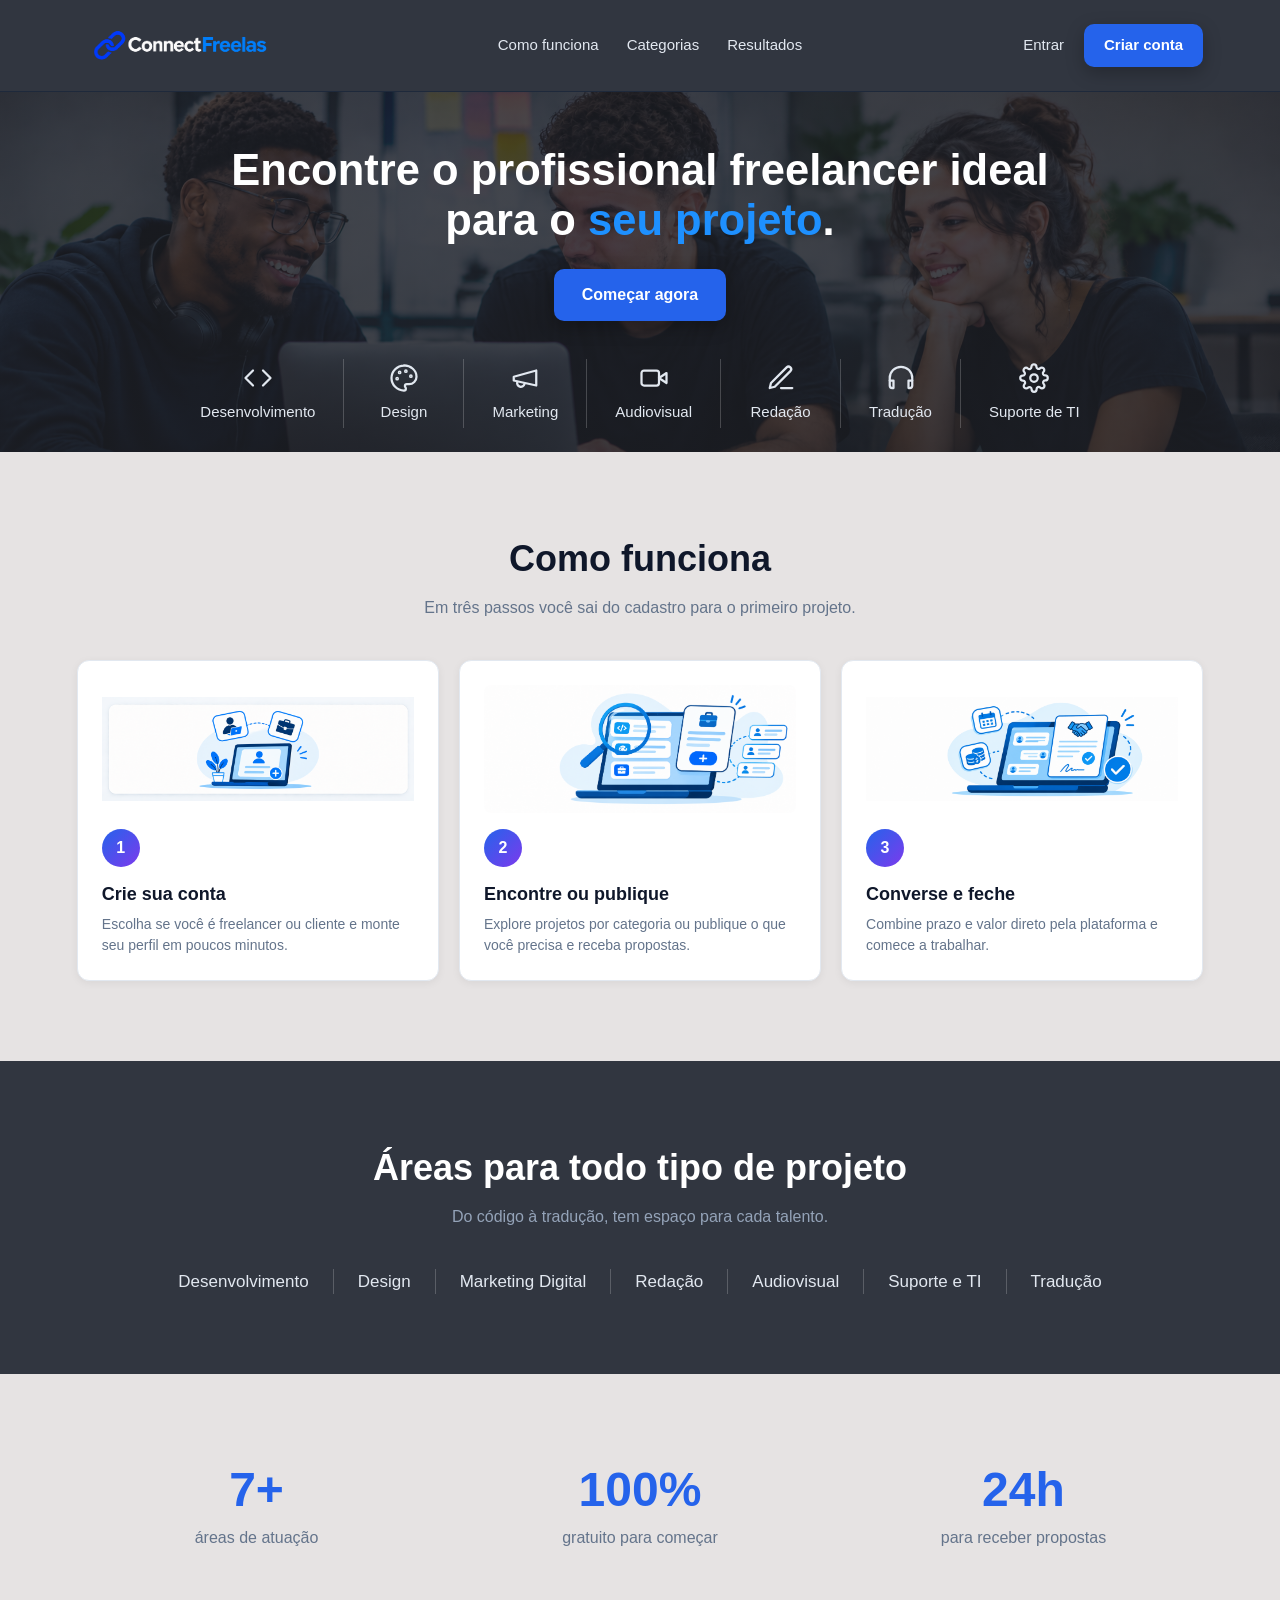
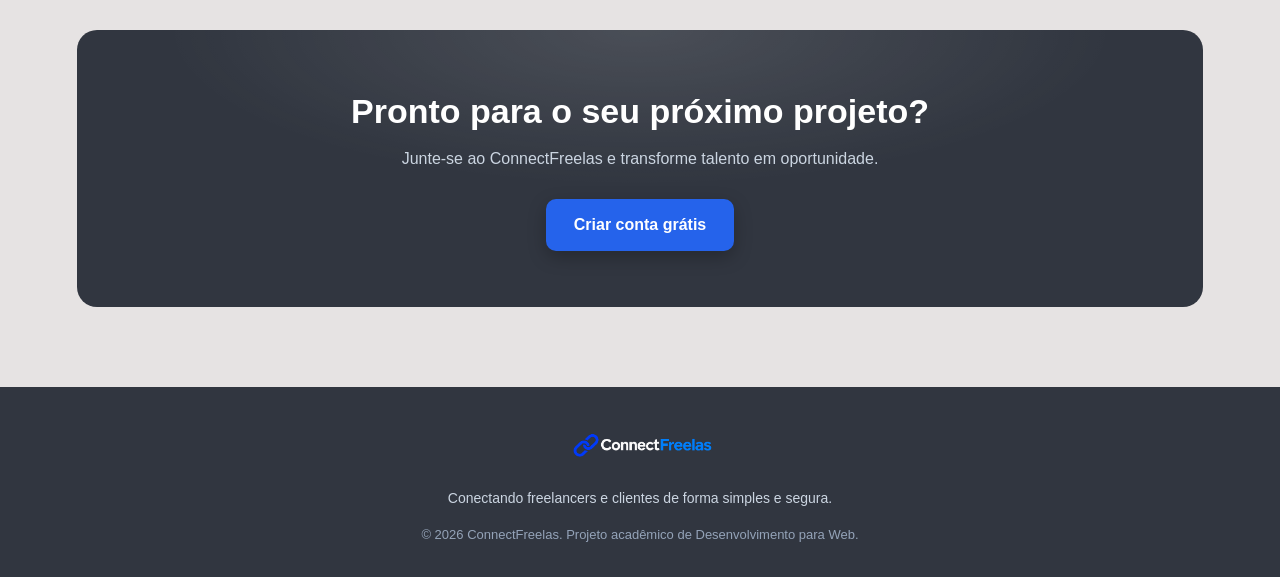
==== commit 6ee1c066: "Colocando comentario" ====
--- a/HTML/index.html
+++ b/HTML/index.html
@@ -5,15 +5,18 @@
     <meta charset="UTF-8">
     <meta name="viewport" content="width=device-width, initial-scale=1.0">
     <title>ConnectFreelas - Conecte talentos e oportunidades</title>
+    <!-- ícone da aba do navegador -->
     <link rel="icon" type="image/x-icon" href="../Imagems/favicon.ico">
+    <!-- geral.css: paleta, reset e cabeçalho comuns; index.css: estilos só desta página -->
     <link rel="stylesheet" href="../CSS/geral.css">
     <link rel="stylesheet" href="../CSS/index.css">
 </head>
 
 <body>
 
-    <!-- topo -->
+    <!-- topo: logo, menu de âncoras (rolam até as seções abaixo) e botões de conta -->
     <header class="topo">
+        <!-- logo: leva de volta ao início -->
         <a href="index.html" class="logo">
             <img src="../Imagems/Logo ConnectFreelas em Azul e Branco.png" alt="Logo ConnectFreelas">
         </a>
@@ -22,6 +25,7 @@
             <a href="#categorias">Categorias</a>
             <a href="#numeros">Resultados</a>
         </nav>
+        <!-- "Entrar" ainda é só texto (sem página de login); "Criar conta" abre o cadastro -->
         <div class="topo-acoes">
             <span class="btn-link">Entrar</span>
             <a href="cadrasto.html" class="btn btn-azul">Criar conta</a>
@@ -34,20 +38,29 @@
             <h1>Encontre o profissional freelancer ideal para o <em>seu projeto</em>.</h1>
             <a href="cadrasto.html" class="btn btn-azul btn-grande">Começar agora</a>
         </div>
+        <!-- categorias no rodapé do banner: cada uma tem um ícone SVG (decorativo, aria-hidden) e o nome -->
         <div class="destaque-cats">
+            <!-- Desenvolvimento (ícone de código) -->
             <div class="destaque-cat"><svg viewBox="0 0 24 24" fill="none" stroke="currentColor" stroke-width="1.8" stroke-linecap="round" stroke-linejoin="round" aria-hidden="true"><path d="m16 18 6-6-6-6"/><path d="m8 6-6 6 6 6"/></svg><span>Desenvolvimento</span></div>
+            <!-- Design (paleta de cores) -->
             <div class="destaque-cat"><svg viewBox="0 0 24 24" fill="none" stroke="currentColor" stroke-width="1.8" stroke-linecap="round" stroke-linejoin="round" aria-hidden="true"><circle cx="13.5" cy="6.5" r=".6"/><circle cx="17.5" cy="10.5" r=".6"/><circle cx="8.5" cy="7.5" r=".6"/><circle cx="6.5" cy="12.5" r=".6"/><path d="M12 2C6.5 2 2 6.5 2 12s4.5 10 10 10c.93 0 1.5-.67 1.5-1.5 0-.4-.16-.76-.4-1.03-.23-.27-.38-.63-.38-1.02 0-.83.67-1.5 1.5-1.5H16c3.31 0 6-2.69 6-6 0-4.96-4.48-9-10-9z"/></svg><span>Design</span></div>
+            <!-- Marketing (megafone) -->
             <div class="destaque-cat"><svg viewBox="0 0 24 24" fill="none" stroke="currentColor" stroke-width="1.8" stroke-linecap="round" stroke-linejoin="round" aria-hidden="true"><path d="m3 11 18-5v12L3 14v-3z"/><path d="M11.6 16.8a3 3 0 1 1-5.8-1.6"/></svg><span>Marketing</span></div>
+            <!-- Audiovisual (câmera de vídeo) -->
             <div class="destaque-cat"><svg viewBox="0 0 24 24" fill="none" stroke="currentColor" stroke-width="1.8" stroke-linecap="round" stroke-linejoin="round" aria-hidden="true"><path d="m22 8-6 4 6 4V8z"/><rect x="2" y="6" width="14" height="12" rx="2"/></svg><span>Audiovisual</span></div>
+            <!-- Redação (lápis) -->
             <div class="destaque-cat"><svg viewBox="0 0 24 24" fill="none" stroke="currentColor" stroke-width="1.8" stroke-linecap="round" stroke-linejoin="round" aria-hidden="true"><path d="M12 20h9"/><path d="M16.5 3.5a2.12 2.12 0 0 1 3 3L7 19l-4 1 1-4z"/></svg><span>Redação</span></div>
+            <!-- Tradução (fone de ouvido) -->
             <div class="destaque-cat"><svg viewBox="0 0 24 24" fill="none" stroke="currentColor" stroke-width="1.8" stroke-linecap="round" stroke-linejoin="round" aria-hidden="true"><path d="M3 14v-2a9 9 0 0 1 18 0v2"/><path d="M21 15v3a2 2 0 0 1-2 2h-1v-6h3z"/><path d="M3 15v3a2 2 0 0 0 2 2h1v-6H3z"/></svg><span>Tradução</span></div>
+            <!-- Suporte de TI (engrenagem) -->
             <div class="destaque-cat"><svg viewBox="0 0 24 24" fill="none" stroke="currentColor" stroke-width="1.8" stroke-linecap="round" stroke-linejoin="round" aria-hidden="true"><circle cx="12" cy="12" r="3"/><path d="M19.4 15a1.65 1.65 0 0 0 .33 1.82l.06.06a2 2 0 1 1-2.83 2.83l-.06-.06a1.65 1.65 0 0 0-1.82-.33 1.65 1.65 0 0 0-1 1.51V21a2 2 0 1 1-4 0v-.09a1.65 1.65 0 0 0-1-1.51 1.65 1.65 0 0 0-1.82.33l-.06.06a2 2 0 1 1-2.83-2.83l.06-.06a1.65 1.65 0 0 0 .33-1.82 1.65 1.65 0 0 0-1.51-1H3a2 2 0 1 1 0-4h.09a1.65 1.65 0 0 0 1.51-1 1.65 1.65 0 0 0-.33-1.82l-.06-.06a2 2 0 1 1 2.83-2.83l.06.06a1.65 1.65 0 0 0 1.82.33h0a1.65 1.65 0 0 0 1-1.51V3a2 2 0 1 1 4 0v.09a1.65 1.65 0 0 0 1 1.51h0a1.65 1.65 0 0 0 1.82-.33l.06-.06a2 2 0 1 1 2.83 2.83l-.06.06a1.65 1.65 0 0 0-.33 1.82v0a1.65 1.65 0 0 0 1.51 1H21a2 2 0 1 1 0 4h-.09a1.65 1.65 0 0 0-1.51 1z"/></svg><span>Suporte de TI</span></div>
         </div>
     </section>
 
+    <!-- conteúdo principal: as seções abaixo são alcançadas pelos links do menu (ids das seções) -->
     <main>
 
-        <!-- como funciona -->
+        <!-- como funciona: 3 cards de passo, cada um com imagem, número, título e texto -->
         <section class="secao" id="como-funciona">
             <h2>Como funciona</h2>
             <p class="secao-sub">Em três passos você sai do cadastro para o primeiro projeto.</p>
@@ -74,7 +87,7 @@
             </div>
         </section>
 
-        <!-- categorias -->
+        <!-- categorias: lista de áreas em texto simples, sobre fundo escuro -->
         <section class="secao secao-escura" id="categorias">
             <h2>Áreas para todo tipo de projeto</h2>
             <p class="secao-sub">Do código à tradução, tem espaço para cada talento.</p>
@@ -90,7 +103,7 @@
             </div>
         </section>
 
-        <!-- números -->
+        <!-- números: três estatísticas da plataforma (número grande + legenda) -->
         <section class="secao" id="numeros">
             <div class="numeros">
                 <div>
@@ -108,7 +121,7 @@
             </div>
         </section>
 
-        <!-- chamada final -->
+        <!-- chamada final: convite para criar conta (leva ao cadastro) -->
         <section class="cta">
             <h2>Pronto para o seu próximo projeto?</h2>
             <p>Junte-se ao ConnectFreelas e transforme talento em oportunidade.</p>
@@ -117,6 +130,7 @@
 
     </main>
 
+    <!-- rodapé: logo, frase institucional e direitos autorais -->
     <footer class="rodape" id="contato">
         <img src="../Imagems/Logo ConnectFreelas em Azul e Branco.png" alt="Logo ConnectFreelas">
         <p class="rodape-texto">Conectando freelancers e clientes de forma simples e segura.</p>
--- a/CSS/geral.css
+++ b/CSS/geral.css
@@ -23,31 +23,35 @@
     --cinza_claro: rgb(230, 227, 227);
 
     /* cor do cabeçalho */
-    --cor-header: #0F172A;
+    --cor-header: rgb(49, 54, 64);
 
     /* distância da borda: cresce com a tela (mín 16px, máx 96px) */
     --margem: clamp(16px, 6vw, 96px);
 }
 
+/* reset: zera margens/espaçamentos do navegador e faz width/height incluírem padding e borda */
 * {
     margin: 0;
     padding: 0;
     box-sizing: border-box;
 }
 
+/* fundo cinza claro e cor de texto padrão de todas as páginas */
 body {
     background-color: var(--cinza_claro);
     color: var(--text-primary);
 }
 
 /* ---------- cabeçalho ---------- */
+/* faixa do cabeçalho: cor de fundo (--cor-header) e margem lateral igual à do resto da página */
 header {
     padding-left: var(--margem);
     padding-right: var(--margem);
     background: var(--cor-header);
-    border-bottom: 1px solid #1E293B;
-}
-
+    border-bottom: 1px solid rgb(66, 72, 84);
+}
+
+/* linha de cima: logo à esquerda e ações à direita */
 header .cabecalho-pagina {
     display: flex;
     align-items: center;
@@ -55,6 +59,7 @@
     width: 100%;
 }
 
+/* logo: tira a margem padrão do figure e fixa a largura da imagem */
 header .logo figure {
     margin: 0;
 }
@@ -74,6 +79,7 @@
     gap: 40px;
 }
 
+/* botões do cabeçalho (ex.: notificações): sem borda nem fundo, só o ícone */
 header .acoes button {
     display: flex;
     align-items: center;
@@ -90,10 +96,7 @@
     height: 26px;
 }
 
-.btn-notificacoes:hover {
-    color: var(--primary);
-}
-
+/* botão do perfil: círculo colorido com o ícone da pessoa dentro */
 .btn-perfil {
     display: flex;
     align-items: center;
@@ -112,7 +115,7 @@
     height: 28px;
 }
 
-/* menu deitado */
+/* menu deitado: links de navegação à esquerda e botão "Publicar projeto" à direita */
 header .barra-menu {
     display: flex;
     align-items: center;
@@ -127,6 +130,7 @@
     padding: 12px 0;
 }
 
+/* lista de links na horizontal; o hr vira uma divisória vertical entre eles */
 header nav ul hr {
     height: 22px;
     margin: 0 18px;
@@ -141,6 +145,7 @@
     line-height: 1.5;
 }
 
+/* cada link do menu: ícone + texto lado a lado */
 .inicio-item,
 .explorar-item,
 .projetos-item,
@@ -153,14 +158,7 @@
     text-decoration: none;
 }
 
-.inicio-item:hover,
-.explorar-item:hover,
-.projetos-item:hover,
-.mensagem-item:hover,
-.favoritos-item:hover {
-    color: var(--primary);
-}
-
+/* tamanho padrão dos ícones do menu */
 .icone-inicio,
 .icon-explorar,
 .icon-projetos,
@@ -178,3 +176,28 @@
     border-bottom: 3px solid var(--secondary);
     padding-bottom: 4px;
 }
+
+/* botão "Publicar projeto" no cabeçalho */
+.btn-publicar {
+    display: flex;
+    align-items: center;
+    gap: 6px;
+    padding: 9px 16px;
+    border-radius: 10px;
+    background: var(--primary);
+    color: #fff;
+    font-family: Arial, sans-serif;
+    font-size: 14px;
+    font-weight: bold;
+    text-decoration: none;
+    white-space: nowrap;
+}
+
+.btn-publicar:hover {
+    background: var(--primary-hover);
+}
+
+.btn-publicar svg {
+    width: 16px;
+    height: 16px;
+}
--- a/CSS/index.css
+++ b/CSS/index.css
@@ -9,20 +9,23 @@
     --raio: 12px;
 }
 
+/* rolagem suave ao clicar em links internos (#secao) */
 html {
     scroll-behavior: smooth;
 }
 
+/* fonte e espaçamento entre linhas padrão desta página */
 body {
     font-family: Arial, sans-serif;
     line-height: 1.5;
 }
 
+/* links sem sublinhado por padrão */
 a {
     text-decoration: none;
 }
 
-/* topo */
+/* topo: barra fixa (sticky) que acompanha a rolagem, com logo, menu e ações */
 .topo {
     position: sticky;
     top: 0;
@@ -42,6 +45,7 @@
     height: auto;
 }
 
+/* links do menu no centro do topo (somem no celular, ver @media no fim) */
 .topo-menu {
     display: flex;
     gap: 28px;
@@ -56,6 +60,7 @@
     color: var(--secondary);
 }
 
+/* "Entrar" e botão de cadastro, à direita do topo */
 .topo-acoes {
     display: flex;
     align-items: center;
@@ -82,10 +87,17 @@
     text-align: center;
     color: #fff;
     background:
-        linear-gradient(rgba(10, 17, 34, 0.72), rgba(10, 17, 34, 0.8)),
+        /* camada cinza semitransparente por cima da foto (película):
+           escurece a imagem para o texto branco ficar legível.
+           últimos números = opacidade (0.72 no topo, 0.8 embaixo);
+           menor = foto mais visível, maior = mais cinza */
+        linear-gradient(rgba(30, 32, 38, 0.72), rgba(30, 32, 38, 0.8)),
+        /* foto de fundo: centralizada, cobre todo o banner (corta as bordas
+           se precisar) e não se repete */
         url("../Imagems/Colaboração em equipe no escritório.png") center / cover no-repeat;
 }
 
+/* bloco de texto do banner: ocupa o espaço livre e centraliza título, botões etc. */
 .destaque-conteudo {
     display: flex;
     flex: 1;
@@ -101,11 +113,13 @@
     line-height: 1.15;
 }
 
+/* palavra em destaque (<em>) no título: sem itálico, só colorida */
 .destaque h1 em {
     font-style: normal;
     color: #1E90FF;
 }
 
+/* linha de categorias no rodapé do banner: ícone + nome, separados por divisórias */
 .destaque-cats {
     display: flex;
     flex-wrap: wrap;
@@ -134,7 +148,7 @@
     height: 30px;
 }
 
-/* botões */
+/* botões: .btn é a base; .btn-azul (preenchido), .btn-contorno (só borda) e .btn-grande (maior) completam */
 .btn {
     display: inline-block;
     padding: 10px 20px;
@@ -146,7 +160,7 @@
 .btn-azul {
     background: var(--primary);
     color: #fff;
-    box-shadow: 0 6px 18px rgba(37, 99, 235, 0.35);
+    box-shadow: 0 6px 18px rgba(0, 0, 0, 0.25);
 }
 
 .btn-azul:hover {
@@ -168,7 +182,7 @@
     font-size: 16px;
 }
 
-/* seções */
+/* seções: blocos de conteúdo centralizados, com bastante espaço em cima e embaixo */
 .secao {
     padding: 80px var(--margem);
     text-align: center;
@@ -179,12 +193,14 @@
     margin-bottom: 10px;
 }
 
+/* frase de apoio abaixo do título da seção */
 .secao-sub {
     max-width: 560px;
     margin: 0 auto 40px;
     color: var(--texto-suave);
 }
 
+/* variação da seção com fundo escuro e texto claro */
 .secao-escura {
     background: var(--cor-header);
     color: #fff;
@@ -194,7 +210,7 @@
     color: #94A3B8;
 }
 
-/* passos */
+/* passos ("como funciona"): grade de cards que se ajusta à largura da tela */
 .passos {
     display: grid;
     grid-template-columns: repeat(auto-fit, minmax(240px, 1fr));
@@ -207,9 +223,10 @@
     background: #fff;
     border: 1px solid var(--borda);
     border-radius: var(--raio);
-    box-shadow: 0 2px 8px rgba(31, 42, 55, 0.06);
-}
-
+    box-shadow: 0 2px 8px rgba(0, 0, 0, 0.06);
+}
+
+/* bolinha com o número do passo (fundo em degradê azul → roxo) */
 .passo-num {
     display: flex;
     align-items: center;
@@ -253,7 +270,7 @@
     border-left: none;
 }
 
-/* números */
+/* números: estatísticas lado a lado (número grande + legenda) */
 .numeros {
     display: grid;
     grid-template-columns: repeat(auto-fit, minmax(180px, 1fr));
@@ -270,7 +287,7 @@
     color: var(--texto-suave);
 }
 
-/* chamada final */
+/* chamada final (CTA = call to action): cartão escuro arredondado com brilho branco suave no topo */
 .cta {
     margin: 0 var(--margem) 80px;
     padding: 56px 24px;
@@ -278,7 +295,7 @@
     color: #fff;
     border-radius: 20px;
     background:
-        radial-gradient(ellipse 60% 80% at 50% 0%, rgba(37, 99, 235, 0.5), transparent 70%),
+        radial-gradient(ellipse 60% 80% at 50% 0%, rgba(255, 255, 255, 0.12), transparent 70%),
         var(--fundo-escuro);
 }
 
@@ -292,7 +309,7 @@
     color: #CBD5E1;
 }
 
-/* rodapé */
+/* rodapé: logo e textos empilhados e centralizados */
 .rodape {
     display: flex;
     flex-direction: column;
@@ -315,6 +332,7 @@
     height: auto;
 }
 
+/* celular: esconde o menu, diminui o logo e reduz o espaço das seções */
 @media (max-width: 720px) {
     .topo-menu {
         display: none;
